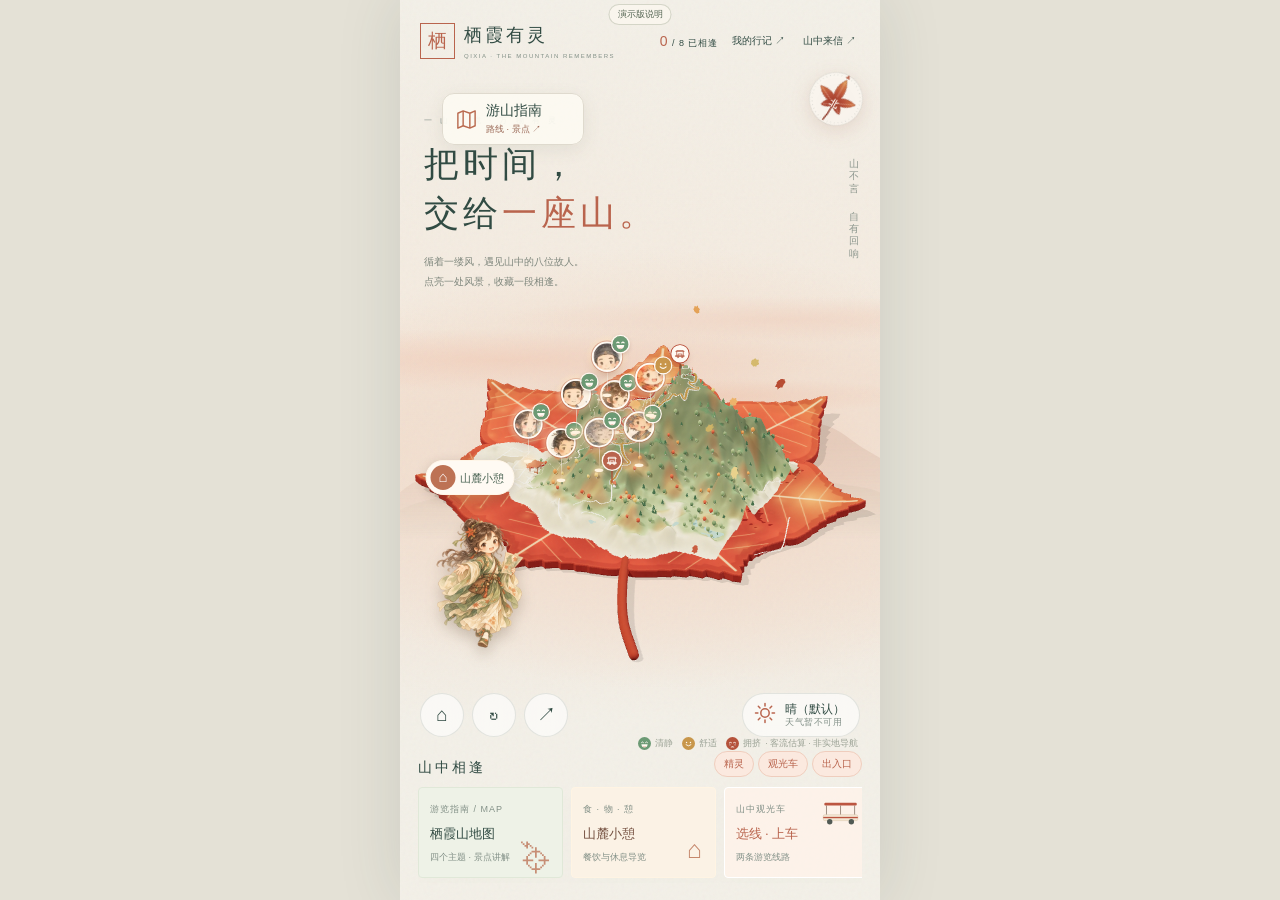
==== legacy-sandbox/index.html @ cc744e79 "Publish Qixia Spirit demo with PRD, screenshots and reversible 3D navigation" ====
<!doctype html>
<html lang="zh-CN"><head><script src="assets/demo-mode.js"></script><meta charset="utf-8"><meta name="viewport" content="width=device-width,initial-scale=1,viewport-fit=cover"><meta name="theme-color" content="#f3f0e8"><meta name="mobile-web-app-capable" content="yes"><meta name="apple-mobile-web-app-capable" content="yes"><meta name="apple-mobile-web-app-status-bar-style" content="default"><title>栖霞有灵 · 一山八境</title>
<style>
:root{--paper:#f3f0e8;--ink:#314b43;--muted:#829087;--red:#b9644d;--line:#42584b22;--serif:'Noto Serif SC','SimSun',serif}*{box-sizing:border-box}body{margin:0;background:var(--paper);color:var(--ink);font:14px 'Segoe UI','Microsoft YaHei',sans-serif;overflow:hidden}button,input,textarea{font:inherit}button{cursor:pointer;color:inherit}button:focus-visible,input:focus-visible,textarea:focus-visible{outline:2px solid var(--red);outline-offset:4px}button{border:0}#scene{position:absolute;inset:0}#scene canvas{display:block;touch-action:none}.grain{position:absolute;inset:0;pointer-events:none;opacity:.23;background-image:url("data:image/svg+xml,%3Csvg viewBox='0 0 160 160' xmlns='http://www.w3.org/2000/svg'%3E%3Cfilter id='n'%3E%3CfeTurbulence type='fractalNoise' baseFrequency='.85' numOctaves='3' stitchTiles='stitch'/%3E%3C/filter%3E%3Cpath fill='%23606050' opacity='.16' filter='url(%23n)' d='M0 0h160v160H0z'/%3E%3C/svg%3E")}.top{position:absolute;top:0;left:0;right:0;padding:30px 42px;display:flex;align-items:center;justify-content:space-between;z-index:5}.brand{display:flex;align-items:center;gap:14px}.seal{border:1px solid var(--red);color:var(--red);font:23px var(--serif);padding:4px 7px}.brand strong{font:22px var(--serif);letter-spacing:5px}.brand small{display:block;font-size:8px;letter-spacing:2.5px;margin-top:6px;color:var(--muted)}.top-actions{display:flex;gap:18px;align-items:center}.top-actions button{background:none;padding:10px 4px;font-size:12px;white-space:nowrap}.progress{font-size:11px;letter-spacing:1px;white-space:nowrap}.progress b{color:var(--red);font-size:17px;font-weight:400}.intro{position:absolute;left:44px;top:19%;pointer-events:none;transition:opacity .4s,transform .4s}.eyebrow{font-size:10px;letter-spacing:4px;color:var(--muted)}h1{font:500 clamp(38px,4vw,66px)/1.45 var(--serif);letter-spacing:5px;margin:18px 0}h1 em{font-style:normal;color:var(--red)}.intro p{font-size:12px;line-height:2;color:#7f877d}.vertical{position:absolute;right:35px;top:23%;writing-mode:vertical-rl;font:12px var(--serif);letter-spacing:6px;color:#8d978e}.compass{position:absolute;right:16px;top:calc(max(19px,env(safe-area-inset-top)) + 52px);width:56px;height:56px;z-index:3;pointer-events:none;filter:drop-shadow(0 5px 10px #8f3a2926)}.compass svg{display:block;width:100%;height:100%;overflow:visible;will-change:transform}.compass .dial{fill:#fbf8f1;fill-opacity:.88;stroke:#314b43;stroke-opacity:.16}.compass .ticks{fill:none;stroke:#314b43;stroke-opacity:.26;stroke-width:2.4;stroke-dasharray:.7 6.05}.compass .stem{fill:none;stroke:#8f3a29;stroke-width:2.6;stroke-linecap:round}.compass .leaf{stroke:#8f3a29;stroke-width:.8;stroke-linejoin:round}.compass .vein{stroke:#fff1e2;stroke-opacity:.5;stroke-width:1;stroke-linecap:round;fill:none}.compass text{fill:#fffaf2;font:600 16px var(--serif);text-anchor:middle}.sky{position:absolute;inset:0;pointer-events:none;background:radial-gradient(70% 3.5% at 22% 40%,#f1cdb9b3 0,transparent 100%),radial-gradient(60% 2.6% at 80% 35.5%,#f0d2c0a6 0,transparent 100%),radial-gradient(45% 2% at 64% 44%,#eec4ad80 0,transparent 100%),radial-gradient(120% 34% at 55% 52%,#f0d0bb 0,#f2e0d1 38%,transparent 72%),linear-gradient(180deg,#f3f0e8 0,#f4ebe0 34%,#f1dccb 50%,#f2e6da 64%,#f3f0e8 80%)}.sky svg{position:absolute;left:0;width:100%;top:36%;height:24%;-webkit-mask-image:linear-gradient(180deg,#000 55%,transparent);mask-image:linear-gradient(180deg,#000 55%,transparent)}.hud{position:absolute;left:42px;bottom:190px;display:flex;gap:8px;align-items:center}.hud button{background:#fff9;border:1px solid var(--line);width:40px;height:40px;border-radius:50%;font-size:19px;backdrop-filter:blur(10px)}.hint{font-size:10px;color:#8b9389;margin-left:8px}.dock{position:absolute;bottom:25px;left:42px;right:42px;z-index:4}.dock-title{display:flex;justify-content:space-between;align-items:end;margin-bottom:13px}.dock-title strong{font:16px var(--serif);letter-spacing:3px}.dock-title span{font-size:10px;color:var(--muted)}.destinations{display:grid;grid-template-columns:repeat(8,1fr);gap:9px}.destination{position:relative;overflow:hidden;display:flex;align-items:center;text-align:left;height:102px;padding:12px 8px 12px 13px;background:#fff8;border:1px solid #fff;border-radius:4px;box-shadow:0 8px 24px #52604b04;transition:transform .35s,background .35s,border-color .35s}.destination:hover{transform:translateY(-5px);background:#fff}.destination.active{border-color:#b9644d80;background:#fff}.destination img{position:absolute;height:100px;width:73px;object-fit:contain;right:-9px;bottom:-9px;opacity:.8;transition:transform .4s}.destination:hover img{transform:translateY(-4px) rotate(-3deg)}.destination .info{position:relative;z-index:1;align-self:flex-start}.destination small{font-size:9px;letter-spacing:1px;color:var(--muted)}.destination strong{display:block;font:14px var(--serif);margin:9px 0 4px}.destination .tag{font-size:9px;color:var(--muted)}.destination.visited:after{content:'✓';position:absolute;right:8px;top:6px;color:var(--red);font-size:11px}#labels{position:absolute;inset:0;pointer-events:none;z-index:1;isolation:isolate}.panel{position:absolute;z-index:7;right:30px;top:100px;width:370px;bottom:185px;min-height:330px;max-height:690px;background:#fcfaf5f5;border:1px solid #fff;border-radius:8px;box-shadow:0 25px 80px #314b431c;backdrop-filter:blur(24px);overflow:auto;transform:translateX(calc(100% + 45px));opacity:0;transition:transform .55s cubic-bezier(.22,1,.36,1),opacity .3s;pointer-events:none}.panel.open{transform:translateX(0);opacity:1;pointer-events:auto}.panel-head{padding:27px 27px 0}.panel-close{position:absolute;right:14px;top:12px;background:none;font-size:26px;color:var(--muted);width:38px;height:38px}.panel h2{font:29px var(--serif);letter-spacing:4px;margin:12px 0 7px}.panel .subtitle{font-size:11px;color:var(--muted)}.portrait{height:195px;position:relative;display:grid;place-items:center;margin-top:8px;overflow:hidden;background:radial-gradient(ellipse at 50% 80%,#e2e8dc 0,transparent 65%)}.portrait:after{content:'';width:160px;height:160px;border:1px solid #aaad8a33;border-radius:50%;position:absolute}.portrait img{position:relative;z-index:1;height:195px;width:175px;object-fit:contain;filter:drop-shadow(0 10px 12px #46554113);animation:arrive .7s cubic-bezier(.2,.8,.2,1)}.panel-body{padding:0 27px 25px}.quote{font:15px/1.9 var(--serif);margin:10px 0 16px}.tabs{display:flex;border-bottom:1px solid var(--line);gap:22px}.tabs button{background:none;padding:11px 0;font-size:11px;color:var(--muted);border-bottom:2px solid transparent}.tabs button.active{color:var(--ink);border-color:var(--red)}.story{font-size:12px;line-height:1.95;color:#7a847b;min-height:76px;padding-top:14px}.main-button{background:var(--ink);color:#fff;border-radius:3px;min-height:43px;padding:12px 18px;font-size:12px;transition:transform .2s,background .2s}.main-button:hover{background:#466557}.main-button:active{transform:scale(.97)}.next{display:flex;align-items:center;justify-content:space-between;width:100%;margin-top:17px}.panel-note{font-size:9px;color:#a3aa9e;margin:14px 0 0;line-height:1.6}.guide{position:absolute;left:44px;bottom:255px;width:230px;font:12px/1.8 var(--serif);color:#8a9287;transition:opacity .3s}.guide:before{content:'山灵来信';display:block;font-size:10px;letter-spacing:3px;color:var(--red);margin-bottom:8px}.selected .intro,.selected .guide{opacity:0;transform:translateY(-8px)}.toast{position:fixed;z-index:20;bottom:180px;left:50%;transform:translate(-50%,12px);opacity:0;padding:12px 20px;background:#314b43ec;color:#fff;border-radius:4px;font-size:12px;pointer-events:none;transition:.3s}.toast.show{opacity:1;transform:translate(-50%,0)}.modal{position:fixed;inset:0;z-index:15;background:#314b4344;backdrop-filter:blur(12px);display:grid;place-items:center;opacity:0;pointer-events:none;transition:opacity .3s}.modal.open{opacity:1;pointer-events:auto}.modal-card{position:relative;width:min(480px,calc(100% - 32px));max-height:85dvh;overflow:auto;background:#faf8f1;padding:34px;border-radius:8px;box-shadow:0 20px 90px #314b4333;transform:translateY(20px);transition:transform .4s}.modal.open .modal-card{transform:translateY(0)}.modal h2{font:25px var(--serif);margin:0 0 12px}.modal p{font-size:12px;line-height:1.9;color:var(--muted)}.modal label{display:block;font-size:12px;margin-top:18px}.modal input,.modal textarea{display:block;width:100%;padding:12px;margin:8px 0 18px;border:1px solid var(--line);background:#fff9;border-radius:3px;color:var(--ink)}.modal textarea{min-height:100px;resize:vertical}.entry{border-top:1px solid var(--line);padding:15px 0}.entry strong{font:16px var(--serif)}.entry small{float:right;color:var(--muted);font-size:10px}.entry p{white-space:pre-wrap}.loading{position:absolute;inset:0;background:var(--paper);display:grid;place-content:center;z-index:25;text-align:center;transition:opacity .7s}.loading.done{opacity:0;pointer-events:none}.loading h2{font:28px var(--serif);letter-spacing:8px}.loading p{font-size:11px;letter-spacing:3px;color:var(--muted)}.loading i{height:1px;background:var(--red);animation:breathe 1s infinite alternate}.model-note{position:absolute;right:44px;bottom:177px;font-size:8px;color:#9ba295;display:flex;align-items:center;gap:4px;white-space:nowrap}.face-icon{display:inline-block;width:13px;height:13px;vertical-align:-3px;flex:none}.model-note .face-icon{margin-left:5px} @keyframes arrive{from{opacity:0;transform:translateY(20px) scale(.94)}to{opacity:1;transform:none}}@keyframes breathe{to{opacity:.2;transform:scaleX(.4)}}
.top{padding:19px 20px}.brand{gap:9px}.brand strong{font-size:18px;letter-spacing:3px}.brand small{font-size:6px;letter-spacing:1.5px}.seal{font-size:19px}.top-actions{gap:10px}.top-actions button{font-size:10px}.progress{font-size:9px}.progress b{font-size:14px}.intro{left:24px;top:115px}.intro h1{font-size:35px;letter-spacing:4px;line-height:1.4;margin:14px 0}.intro p{font-size:10px}.eyebrow{font-size:8px;letter-spacing:3px}.vertical{font-size:10px;right:20px;top:150px;letter-spacing:5px}.guide{display:none}.dock{left:18px;right:18px;bottom:max(17px,env(safe-area-inset-bottom))}.dock-title{margin-bottom:10px}.dock-title strong{font-size:14px}.dock-title span{font-size:9px}.destinations{display:flex;overflow-x:auto;scroll-snap-type:x mandatory;gap:8px;padding-bottom:5px;scrollbar-width:none}.destination{flex:0 0 125px;height:91px;scroll-snap-align:start;padding:11px}.destination strong{font-size:13px}.destination img{height:90px;opacity:.85}.hud{left:20px;bottom:163px}.hud button{width:36px;height:36px}.model-note{bottom:150px;right:22px;font-size:8.5px}.panel{left:10px;right:10px;top:auto;bottom:0;width:auto;min-height:0;max-height:70dvh;border-radius:18px 18px 0 0;transform:translateY(105%);padding-bottom:env(safe-area-inset-bottom)}.panel.open{transform:translateY(0)}.panel:before{content:'';display:block;width:34px;height:4px;background:#c4c8bb;margin:10px auto 0;border-radius:5px}.panel-head{padding:8px 24px 0}.panel h2{font-size:25px;margin:7px 0}.portrait{height:140px;position:absolute;right:28px;top:44px;width:125px;pointer-events:none}.portrait img{height:139px;width:120px}.portrait:after{width:110px;height:110px}.panel-body{padding:10px 24px 24px}.quote{padding-right:115px;font-size:13px;min-height:70px;margin-top:8px}.tabs{gap:24px}.story{min-height:60px}.next{margin-top:12px}.toast{bottom:155px}.selected .dock{pointer-events:none;opacity:.35}.panel-note{font-size:8px}.modal-card{padding:27px}.loading h2{font-size:24px}
@media(prefers-reduced-motion:reduce){*,*:before,*:after{animation:none!important;transition:none!important}}
html,body{width:100%;height:100%;overflow:hidden}#labels{overflow:hidden}.loading.done{visibility:hidden;transition:opacity .7s,visibility 0s .7s}.clue-options{display:flex;gap:6px;flex-wrap:wrap;margin:10px 0}.clue-options button{border:1px solid var(--line);background:#fff9;border-radius:3px;padding:7px 10px;font-size:11px}.clue-options button.correct{border-color:#668a70;background:#e2ebdf}.clue-feedback{color:var(--red);font-size:11px}
/* 山中精灵：每个景点由对应的精灵守着，悬在落点上方轻轻浮动 */
.spirit{position:absolute;left:0;top:0;width:42px;height:62px;padding:0;background:none;pointer-events:auto;transform:translate(-50%,-100%);transform-origin:50% 100%;transition:opacity .35s}.spirit .thread{position:absolute;left:50%;top:32px;bottom:3px;width:1px;background:linear-gradient(#fff8ee,#fff8ee00)}.spirit .foot{position:absolute;left:50%;bottom:0;width:10px;height:4px;margin-left:-5px;border-radius:50%;background:#fff3df;box-shadow:0 0 7px 3px #ffd9a8b0}.spirit .float{position:absolute;left:4px;top:0;width:34px;height:34px;animation:drift 3.8s ease-in-out infinite;animation-delay:var(--d)}.spirit .float:before{content:'';position:absolute;inset:-8px;border-radius:50%;background:radial-gradient(circle,#ffe6c2 35%,#ffe6c200 70%);opacity:.75;animation:glow 3.8s ease-in-out infinite;animation-delay:var(--d)}.spirit .face{position:absolute;inset:0;border-radius:50%;background:#f6eee1 var(--img) no-repeat;background-size:66px auto;background-position:var(--pos);border:2px solid #fffaf3;box-shadow:0 0 0 1px #a8452f59,0 9px 16px -7px #6b2a1a8c;transition:transform .4s cubic-bezier(.2,.8,.2,1),box-shadow .4s}.spirit .mood{position:absolute;right:-7px;top:-6px;width:18px;height:18px;border-radius:50%;box-shadow:0 0 0 1.5px #fffaf3,0 2px 6px #5a2a1a47;transform:scale(0);transition:transform .45s cubic-bezier(.3,1.6,.5,1)}.spirit .mood svg,.face-icon svg{display:block;width:100%;height:100%}.spirit[data-crowd] .mood{transform:scale(1)}.spirit.visited .face{box-shadow:0 0 0 1.5px #d49a4c,0 9px 16px -7px #6b2a1a8c}.spirit:focus-visible{outline:none}.spirit:focus-visible .face{box-shadow:0 0 0 2px var(--red),0 9px 16px -7px #6b2a1a8c}.spirit.active .face{transform:scale(1.22);box-shadow:0 0 0 2px var(--red),0 12px 22px -8px #6b2a1aa6}.spirit.hidden,.spirit.clustered{opacity:0;pointer-events:none}.spirit.cluster:after{content:attr(data-n);position:absolute;z-index:2;left:-3px;top:22px;min-width:17px;height:17px;padding:0 4px;border-radius:9px;background:var(--ink);color:#fff;font:600 10px/17px sans-serif;text-align:center;box-shadow:0 0 0 1.5px #fffaf3}@media(hover:hover){.spirit:hover .face{transform:scale(1.12)}}
@keyframes drift{0%,100%{transform:translateY(0)}50%{transform:translateY(-5px)}}@keyframes glow{0%,100%{transform:scale(.92);opacity:.55}50%{transform:scale(1.08);opacity:.9}}
/* 移动端专用：应用容器、安全区、触控优化 */
html{-webkit-text-size-adjust:100%}body{background:#e4e1d6;overscroll-behavior:none;-webkit-tap-highlight-color:transparent;-webkit-user-select:none;user-select:none}input,textarea{-webkit-user-select:text;user-select:text}button{touch-action:manipulation}
#app{position:relative;width:100%;max-width:480px;height:100vh;height:100dvh;margin:0 auto;overflow:hidden;background:var(--paper);transform:translateZ(0)}
@media(min-width:481px){#app{box-shadow:0 0 60px #314b4322}}
.top{padding-top:max(19px,env(safe-area-inset-top))}
.top-actions button{min-height:44px}.hud button{width:44px;height:44px}.hud{right:20px}.hud .wx-pill{margin-left:auto;width:auto;display:flex;align-items:center;gap:8px;padding:0 14px 0 10px;border-radius:22px;font-size:12px;line-height:1.3;text-align:left;white-space:nowrap}.wx-pill svg{width:24px;height:24px;flex:none;color:var(--red)}.wx-pill small{display:block;font-size:8.5px;color:var(--muted);letter-spacing:.5px}.wx-pill.demo{border-color:#b9644d73;background:#fff4ecd9}
/* 天气：天空与远山随之变化（雨幕、阴云的灰调），3D 场景内另有雨丝、云团与湿润光泽 */
.sky:after{content:'';position:absolute;inset:0;background:linear-gradient(180deg,#dfe4e4 0,#e3e6e3 40%,#e6e7e2 62%,#ecebe5 82%,#f0eee8);opacity:0;transition:opacity 2.5s}.sky:before{content:'';position:absolute;inset:0;z-index:1;opacity:0;transition:opacity 2s;background:url("data:image/svg+xml,%3Csvg xmlns='http://www.w3.org/2000/svg' width='90' height='120'%3E%3Cg stroke='%238fa1a8' stroke-width='1' stroke-linecap='round'%3E%3Cpath d='M14 6l-2.6 15M55 38l-2.6 15M82 74l-2.6 15M31 90l-2.6 15M70 2l-2.2 12M6 60l-2.2 12'/%3E%3C/g%3E%3C/svg%3E");animation:rainfall .55s linear infinite}@keyframes rainfall{to{background-position:0 120px}}
#app[data-wx=partly] .sky:after{opacity:.3}#app[data-wx=overcast] .sky:after{opacity:.68}#app[data-wx=fog] .sky:after{opacity:.75}#app[data-wx=snow] .sky:after{opacity:.7}#app[data-wx=rain] .sky:after{opacity:.85}#app[data-wx=storm] .sky:after{opacity:.95}#app[data-wx=rain] .sky:before{opacity:.32}#app[data-wx=storm] .sky:before{opacity:.5}
.spirit .say{position:absolute;left:50%;bottom:calc(100% + 8px);transform:translateX(-50%) scale(.6);opacity:0;width:max-content;max-width:150px;padding:6px 9px;background:#fffaf3;border-radius:8px;box-shadow:0 6px 16px #5a2a1a26;font:11px/1.5 var(--serif);color:var(--ink);white-space:normal;pointer-events:none;transition:opacity .3s,transform .4s cubic-bezier(.3,1.5,.5,1)}.spirit .say:after{content:'';position:absolute;left:50%;bottom:-4px;width:8px;height:8px;margin-left:-4px;background:inherit;transform:rotate(45deg)}.spirit.greet .say{opacity:1;transform:translateX(-50%) scale(1)}.spirit.greet .face{transform:scale(1.25)}
/* 观光车站牌 */
.stop{position:absolute;left:0;top:0;width:34px;height:44px;padding:0;background:none;pointer-events:auto;transform:translate(-50%,-100%);transition:opacity .35s}.stop .disc{position:absolute;left:3px;top:0;width:28px;height:28px;border-radius:50%;background:#fffaf3;color:var(--red);display:grid;place-items:center;box-shadow:0 0 0 1.5px #b5452f,0 6px 12px -5px #6b2a1a8c}.stop .disc svg{width:18px;height:18px}.stop .thread{position:absolute;left:50%;top:28px;bottom:2px;width:1.5px;margin-left:-.75px;background:#b5452f99}.stop .mood{position:absolute;right:-5px;top:-5px;width:15px;height:15px;border-radius:50%;box-shadow:0 0 0 1.5px #fffaf3}.stop .mood svg{display:block;width:100%;height:100%}.stop.home .disc{background:var(--red);color:#fffaf3;box-shadow:0 0 0 2px #fffaf3,0 6px 12px -5px #6b2a1a8c}.stop.hidden{opacity:0;pointer-events:none}.stop.active .disc{transform:scale(1.2)}
.bus-card{background:#fff3eacc}.bus-card .bus-art{position:absolute;right:8px;top:8px;width:40px;height:32px;opacity:.9}.bus-card strong{font-size:13px}.bus-card strong{color:var(--red)}
/* 站点面板 */
.eta{display:flex;align-items:baseline;gap:6px;margin:14px 0 4px}.eta b{font:500 34px var(--serif);color:var(--red)}.eta span{font-size:12px;color:var(--muted)}.queue{display:flex;align-items:center;gap:7px;font-size:12px;color:#6f7a70}.queue .face-icon{width:18px;height:18px}.line-strip{list-style:none;display:flex;justify-content:space-between;margin:20px 0 6px;padding:0;position:relative}.line-strip:before{content:'';position:absolute;left:12px;right:12px;top:6px;height:2px;background:#e3d3c4}.line-strip li{position:relative;z-index:1;flex:1;text-align:center;font-size:10px;color:var(--muted);line-height:1.4}.line-strip li i{display:block;width:14px;height:14px;margin:0 auto 6px;border-radius:50%;background:#fffaf3;border:2px solid #d9c2ad}.line-strip li.here{color:var(--ink);font-weight:500}.line-strip li.here i{border-color:var(--red);background:var(--red)}.line-strip li.bus i{border-color:var(--red)}.line-strip li.bus:after{content:'';position:absolute;top:-14px;left:50%;width:14px;height:12px;margin-left:-7px;background:var(--red);-webkit-mask:url("data:image/svg+xml,%3Csvg xmlns='http://www.w3.org/2000/svg' viewBox='0 0 14 12'%3E%3Cpath d='M1 3h12v6H1zM2 1h10v2H2z'/%3E%3Ccircle cx='4' cy='10.5' r='1.5'/%3E%3Ccircle cx='10' cy='10.5' r='1.5'/%3E%3C/svg%3E") center/contain no-repeat;mask:url("data:image/svg+xml,%3Csvg xmlns='http://www.w3.org/2000/svg' viewBox='0 0 14 12'%3E%3Cpath d='M1 3h12v6H1zM2 1h10v2H2z'/%3E%3Ccircle cx='4' cy='10.5' r='1.5'/%3E%3Ccircle cx='10' cy='10.5' r='1.5'/%3E%3C/svg%3E") center/contain no-repeat}.near{display:flex;gap:10px;margin:14px 0 4px;flex-wrap:wrap}.near button{display:flex;align-items:center;gap:8px;padding:5px 12px 5px 5px;border-radius:24px;background:#fff;border:1px solid var(--line);font:12px var(--serif);min-height:44px}.near button i{width:32px;height:32px;border-radius:50%;background:#f6eee1 var(--img) no-repeat;background-size:62px auto;background-position:var(--pos);flex:none}.rain-tip{margin:10px 0 0;font-size:11px;color:#5d7f8c}
/* 乘车漫游 */
.ride-bar{position:absolute;z-index:8;left:16px;right:16px;bottom:max(20px,env(safe-area-inset-bottom));display:flex;align-items:center;gap:12px;padding:10px 10px 10px 16px;background:#fffaf3f2;border-radius:30px;box-shadow:0 14px 40px #6b2a1a33;transform:translateY(140%);opacity:0;transition:transform .5s cubic-bezier(.22,1,.36,1),opacity .3s}.riding .ride-bar{transform:none;opacity:1}.ride-bar .ride-ico{width:36px;height:36px;border-radius:50%;background:var(--red);color:#fff;display:grid;place-items:center;flex:none}.ride-bar .ride-ico svg{width:22px;height:22px}.ride-bar b{display:block;font:500 14px var(--serif)}.ride-bar small{font-size:10px;color:var(--muted)}.ride-bar span:nth-child(2){flex:1;min-width:0}.ride-bar button{background:var(--ink);color:#fff;border-radius:22px;min-height:44px;padding:0 18px;font-size:12px}.riding .intro,.riding .dock,.riding .hud,.riding .vertical,.riding .model-note,.riding .stop{opacity:0;pointer-events:none;transition:opacity .4s}
/* 拍照问精灵 */
.ask{display:flex;gap:8px;margin:2px 0 14px}.ask button{display:flex;align-items:center;gap:7px;min-height:44px;padding:0 16px;border-radius:22px;font-size:12px}.ask svg{width:18px;height:18px}.ask .ask-photo{background:var(--red);color:#fff;box-shadow:0 8px 18px -8px #b5452fb3}.ask .ask-listen{background:#fff;border:1px solid var(--line)}.chat{display:flex;flex-direction:column;gap:10px}.msg{display:flex;gap:8px;align-items:flex-end}.msg.me{justify-content:flex-end}.msg.me img{width:120px;height:90px;object-fit:cover;border-radius:12px 12px 3px 12px;box-shadow:0 6px 14px #3a1a1026}.msg .ava{width:30px;height:30px;border-radius:50%;flex:none;background:#f6eee1 var(--img) no-repeat;background-size:58px auto;background-position:var(--pos);box-shadow:0 0 0 1.5px #fffaf3,0 0 0 2.5px #b5452f55}.bubble{max-width:82%;padding:9px 12px;background:#fff;border-radius:12px 12px 12px 3px;box-shadow:0 4px 12px #3a1a1012;font:13px/1.75 var(--serif);color:var(--ink)}.bubble small{display:block;font:9px sans-serif;color:var(--muted);margin-top:3px}.typing i{display:inline-block;width:5px;height:5px;margin:0 2px;border-radius:50%;background:#c9a58c;animation:dot 1s infinite}.typing i:nth-child(2){animation-delay:.15s}.typing i:nth-child(3){animation-delay:.3s}@keyframes dot{50%{transform:translateY(-4px);opacity:.4}}.narr{margin-top:4px;padding:12px 14px;border-radius:10px;background:#fbf3ea;border:1px solid #efdccb}.narr .narr-top{display:flex;align-items:center;justify-content:space-between;font-size:10px;color:var(--red);letter-spacing:1px}.narr .narr-top button{background:none;font-size:11px;color:var(--muted);min-height:32px}.narr p{margin:6px 0 8px;font:12.5px/1.9 var(--serif);color:#5f6a62}.narr .bar{height:2px;background:#ead8c7;border-radius:2px;overflow:hidden}.narr .bar i{display:block;height:100%;width:0;background:var(--red);transition:width .25s linear}.portrait.speaking:after{border-color:#b5452f80;animation:speak 1.1s ease-out infinite}@keyframes speak{from{transform:scale(.9);opacity:1}to{transform:scale(1.15);opacity:0}}.entry-photo{display:block;width:100%;max-height:180px;object-fit:cover;border-radius:6px;margin-top:4px}
.peak-tag{position:absolute;transform:translate(-50%,-100%);font:10px var(--serif);letter-spacing:1px;color:#56665b;background:#fffaf3c7;padding:2px 7px;border-radius:9px;pointer-events:none;white-space:nowrap;transition:opacity .3s}.peak-tag.hidden{opacity:0}
.layers{display:flex;gap:4px;align-items:center}.layers button{min-height:26px;padding:0 9px;border-radius:13px;border:1px solid var(--line);background:transparent;font-size:10px;color:#a3aa9e;text-decoration:line-through;transition:background .2s,color .2s}.layers button[aria-pressed=true]{background:#fbe9df;border-color:#efcdbd;color:var(--red);text-decoration:none}
.no-spirit #labels .spirit,.no-bus #labels .bus-tag,.no-bus #labels .stop,.no-gate #labels .gate-tag,.no-gate #labels .lot-tag{display:none}#labels .occluded{opacity:0!important;pointer-events:none!important}
.crowd-line{display:flex;align-items:center;gap:7px;margin-top:9px;font-size:11px;color:#6f7a70;line-height:1.6}.crowd-line .face-icon{width:18px;height:18px}.crowd-line b{font-weight:500;color:var(--ink)}.crowd-line em{font-style:normal;color:var(--muted)}.panel-close{width:44px;height:44px}.tabs button{min-height:44px}.clue-options button{min-height:40px}
@media(hover:hover){.destination:hover{transform:none;background:#fff8}.destination:hover img{transform:none}}
.destination:active{background:#fff}
.scene-photo{margin:12px 0 16px}.scene-photo img{display:block;width:100%;height:170px;object-fit:cover;border-radius:6px;background:#e7e9dd}.scene-photo figcaption{font-size:10px;line-height:1.6;color:#829087;margin-top:6px}.scene-photo a{color:#9a5848}.story{white-space:pre-line;color:#53665d;font-size:13px;line-height:2}.guide-listen{margin-top:10px;background:#f5ebe1;color:#96533f;border-radius:20px;padding:8px 13px;min-height:38px}@media(max-width:700px){.scene-photo img{height:150px}}
.dialogue{margin:12px 0 18px;padding:15px;border:1px solid #e8dacf;background:#fffaf4;border-radius:12px}.dialogue-title{display:flex;justify-content:space-between;align-items:center;gap:8px}.dialogue-title strong{font:16px var(--serif);color:var(--ink)}.dialogue-title span,.dialogue-note,.dialogue-status{font-size:10px;line-height:1.5;color:#829087}.dialogue-messages{display:flex;flex-direction:column;gap:9px;max-height:230px;overflow:auto;margin:12px 0}.dialogue-message{max-width:90%;padding:9px 12px;border-radius:12px;background:#f0eee5;font:12px/1.7 sans-serif;white-space:pre-wrap}.dialogue-message.user{align-self:flex-end;background:#f6e3d9}.dialogue-message img{display:block;max-width:140px;max-height:100px;border-radius:6px;margin-bottom:6px}.dialogue-form{display:flex;gap:6px;margin-top:8px}.dialogue-form input{width:0;flex:1;border:1px solid #ded9cc;border-radius:18px;padding:9px 12px;background:white;min-height:40px}.dialogue-form button,.dialogue-actions button{border-radius:20px;background:#e7eee7;padding:8px 12px;font-size:11px;min-height:38px}.dialogue-form button{background:var(--ink);color:white}.dialogue-actions{display:flex;gap:6px;flex-wrap:wrap;margin-top:8px}.dialogue-note{margin:8px 0 0}.dialogue-status:empty{display:none}
.letter-overlay[hidden],.letter-card[hidden]{display:none}.letter-overlay{position:fixed;inset:0;z-index:50;background:#263b3288;display:grid;place-items:center;padding:18px;backdrop-filter:blur(7px)}.letter-window{position:relative;width:min(620px,100%);max-height:88dvh;overflow:auto;border-radius:16px;background:#fbf8f1;padding:28px;color:var(--ink);box-shadow:0 25px 80px #15271f44}.letter-window h2{font:27px var(--serif);margin:10px 0}.letter-window h3,.letter-encounter h3{font:17px var(--serif);margin:8px 0}.letter-close{position:absolute;right:16px;top:12px;background:transparent;font-size:28px;color:#7c8a80}.letter-kicker{font-size:10px;letter-spacing:2px;color:var(--red)}.letter-intro,.letter-empty,.letter-hint{font-size:12px;color:#77857c;line-height:1.7}.letter-nav{display:flex;gap:20px;border-bottom:1px solid var(--line);margin:18px 0}.letter-nav button{background:none;padding:10px 0;color:#829087}.letter-nav button.active{border-bottom:2px solid var(--red);color:var(--ink)}.letter-select{padding:8px;border:1px solid var(--line);background:white;border-radius:6px;color:var(--ink)}.word-cloud{display:flex;flex-wrap:wrap;gap:7px;align-items:baseline;margin:14px 0}.word{background:#f4e6da;color:#a05d48;border-radius:20px;padding:5px 10px}.letter-card{background:#fff;border:1px solid #ede8dc;border-radius:10px;padding:15px;margin:12px 0}.letter-meta,.letter-status{font-size:10px;color:#8c9a90}.letter-text{white-space:pre-wrap;font:14px/1.8 var(--serif);margin:9px 0;color:var(--ink)}.letter-image{display:block;max-width:100%;max-height:260px;border-radius:7px;object-fit:contain;margin:8px 0}.letter-link{background:none;color:var(--red);padding:8px 8px 8px 0;font-size:12px}.letter-form label{display:block;margin:15px 0;font-size:12px}.letter-form label span{color:#9ba69d}.letter-form input:not([type=radio]),.letter-form textarea{display:block;width:100%;border:1px solid #deded3;border-radius:7px;background:white;padding:10px;margin:7px 0;color:var(--ink)}.letter-form textarea{min-height:90px}.letter-form fieldset{border:1px solid #e5ded3;border-radius:8px;margin:15px 0}.letter-form .letter-radio{margin:8px 0}.letter-primary{background:var(--ink);color:white;padding:11px 18px;border-radius:6px;min-height:42px}.letter-result{color:var(--red);font-size:12px}.letter-encounter{padding:16px 0;margin-top:20px;border-top:1px solid var(--line)}.letter-invite{margin-top:12px;border-top:1px solid #eaded0;padding-top:10px;font:12px/1.7 var(--serif)}@media(max-width:700px){.letter-window{padding:22px}.top-actions{gap:5px}.top-actions button{font-size:9px}}
</style><link rel="stylesheet" href="assets/js/guide-agent.css"></head><body>
<div id="app">
<div class="sky" aria-hidden="true"><svg viewBox="0 0 400 100" preserveAspectRatio="none"><path d="M0 78 C30 64 52 70 78 58 C104 46 124 60 150 52 C176 44 196 30 222 40 C246 49 262 38 290 44 C320 50 344 40 372 52 C386 58 394 60 400 62 V100 H0Z" fill="#dcbcaa" fill-opacity=".5"/><path d="M0 86 C40 76 62 82 96 72 C130 62 150 74 182 68 C214 62 232 54 262 62 C292 70 316 62 344 70 C366 76 384 74 400 78 V100 H0Z" fill="#c9b5a0" fill-opacity=".42"/><path d="M0 94 C80 88 150 92 220 89 C290 86 340 90 400 88 V100 H0Z" fill="#b8bba5" fill-opacity=".25"/></svg></div><div id="scene" role="img" aria-label="可点击探索的栖霞山秋色沙盘"></div><div class="grain"></div>
<header class="top"><div class="brand"><span class="seal">栖</span><div><strong>栖霞有灵</strong><small>QIXIA · THE MOUNTAIN REMEMBERS</small></div></div><div class="top-actions"><div class="progress"><b id="count">0</b> / 8 已相逢</div><button id="journal-button">我的行记 ↗</button></div></header>
<section class="intro"><div class="eyebrow">一 山 八 境 · 万 物 有 灵</div><h1>把时间，<br>交给<em>一座山。</em></h1><p>循着一缕风，遇见山中的八位故人。<br>点亮一处风景，收藏一段相逢。</p></section><div class="vertical">山 不 言 · 自 有 回 响</div><div class="guide">不必急着抵达山顶。<br>从湖畔出发，看看谁在等你。</div>
<div id="labels"></div><div class="hud"><button id="reset" aria-label="回到全景">⌂</button><button id="rotate" aria-label="开启环山漫游" aria-pressed="false">↻</button><button id="route" aria-label="跟随山灵游览">↗</button><button class="wx-pill" id="wx-pill" aria-live="polite"><span id="wx-icon"></span><span><span id="wx-text">读取天气…</span><small id="wx-sub">栖霞山实时</small></span></button></div><div class="compass" role="img" aria-label="枫叶指北针：叶尖始终指向沙盘北方"><svg id="compass-dial" viewBox="0 0 100 100" aria-hidden="true"><defs><radialGradient id="leaf-fill" cx="50" cy="60" r="46" gradientUnits="userSpaceOnUse"><stop offset="0" stop-color="#9a3727"/><stop offset=".42" stop-color="#b9513a"/><stop offset=".78" stop-color="#cf7444"/><stop offset="1" stop-color="#dd9b55"/></radialGradient></defs><circle class="dial" cx="50" cy="50" r="47.5"/><circle class="ticks" cx="50" cy="50" r="43"/><path d="M50 1.5 L54 8.5 L46 8.5Z" fill="#b9644d"/><path class="stem" d="M50 66 Q50.6 81 47.6 93"/><path class="leaf" fill="url(#leaf-fill)" d="M50.0 66.5 L49.4 66.5 L48.9 66.4 L48.3 66.4 L47.8 66.3 L47.2 66.2 L46.6 66.2 L46.1 66.5 L45.6 66.8 L45.2 67.2 L44.7 67.7 L44.3 68.1 L43.9 68.5 L43.3 69.0 L43.7 68.0 L43.1 68.5 L42.4 69.0 L42.0 69.3 L41.5 69.6 L41.1 70.0 L41.3 69.2 L40.8 69.5 L40.3 69.8 L39.8 70.1 L39.3 70.4 L38.7 70.7 L38.2 71.0 L38.4 70.3 L37.8 70.6 L37.3 70.9 L36.7 71.1 L35.9 71.3 L35.2 71.4 L34.5 71.3 L33.7 71.4 L32.9 71.5 L32.4 71.6 L31.8 71.6 L31.5 71.0 L31.6 70.4 L31.7 69.9 L32.0 69.1 L32.0 68.5 L32.4 67.6 L32.5 67.0 L32.5 66.3 L32.5 65.6 L33.7 64.2 L33.8 63.6 L33.9 63.0 L34.0 62.4 L35.2 61.6 L35.3 60.9 L35.4 60.3 L36.7 59.4 L36.9 58.9 L37.2 58.4 L37.8 58.0 L37.2 57.9 L36.5 57.8 L36.0 57.7 L35.3 57.6 L34.6 57.5 L33.9 57.4 L33.1 57.3 L33.7 56.9 L33.0 56.8 L32.2 56.6 L31.5 56.4 L30.8 56.2 L30.0 56.0 L29.2 55.7 L29.8 55.4 L29.0 55.1 L28.2 54.8 L27.4 54.5 L26.6 54.2 L25.8 53.8 L25.0 53.4 L25.5 53.1 L24.7 52.7 L23.9 52.3 L23.0 51.8 L22.2 51.3 L21.4 50.8 L20.6 50.2 L20.0 49.7 L20.7 49.6 L19.9 49.0 L19.2 48.5 L18.6 47.9 L18.0 47.3 L17.5 46.7 L16.9 46.0 L16.3 45.3 L15.7 44.6 L15.1 43.9 L14.5 43.2 L14.3 42.6 L15.3 42.4 L16.2 42.2 L17.1 42.0 L18.0 41.8 L18.9 41.7 L19.8 41.5 L20.5 41.4 L21.2 41.2 L21.9 41.0 L23.3 41.3 L24.0 41.2 L24.6 41.0 L25.3 40.9 L25.9 40.9 L26.5 40.8 L27.2 40.7 L27.8 40.7 L29.2 41.4 L29.8 41.4 L30.3 41.3 L30.9 41.3 L31.5 41.3 L32.3 41.3 L34.1 42.2 L34.8 42.2 L35.5 42.3 L36.2 42.4 L36.8 42.4 L38.2 43.4 L38.7 43.5 L39.3 43.7 L40.0 43.9 L40.7 44.2 L41.2 44.5 L41.7 44.9 L42.3 45.1 L42.9 45.4 L42.9 44.8 L42.8 44.2 L42.7 43.4 L42.5 42.8 L42.4 42.2 L42.2 41.5 L42.0 40.7 L42.2 40.0 L42.0 39.2 L41.9 38.4 L41.8 37.6 L41.7 36.7 L41.6 35.9 L42.0 35.3 L42.0 34.3 L42.0 33.4 L42.0 32.5 L42.0 31.5 L42.0 30.5 L42.1 29.5 L42.5 30.2 L42.6 29.2 L42.7 28.2 L42.9 27.2 L43.0 26.1 L43.2 25.1 L43.4 24.0 L43.5 23.4 L43.9 24.2 L44.0 23.6 L44.1 23.1 L44.3 22.5 L44.6 21.5 L44.9 20.5 L45.3 19.6 L45.7 18.7 L46.1 17.9 L46.6 17.2 L47.0 16.3 L47.5 15.3 L48.0 14.4 L48.5 13.4 L48.8 12.9 L49.1 12.4 L49.4 12.0 L49.7 11.5 L50.0 11.0 L50.3 11.5 L50.6 12.0 L50.9 12.4 L51.2 12.9 L51.5 13.4 L51.7 13.9 L52.2 14.8 L52.7 15.8 L53.2 16.7 L53.7 17.5 L53.9 18.2 L54.3 19.0 L54.7 19.8 L55.1 20.6 L55.5 21.3 L55.8 21.9 L56.2 22.6 L56.2 24.6 L56.5 25.4 L56.8 26.1 L57.0 26.8 L57.3 27.5 L57.5 28.1 L57.7 28.8 L57.5 30.7 L57.7 31.4 L57.8 32.0 L58.0 32.6 L58.1 33.2 L58.2 33.8 L58.3 34.4 L58.4 35.0 L57.9 36.5 L58.0 37.3 L58.1 38.0 L58.2 38.8 L58.2 39.5 L57.7 41.1 L57.6 41.8 L57.5 42.6 L57.4 43.4 L57.2 43.9 L57.1 44.6 L57.1 45.2 L57.7 45.1 L58.3 44.8 L58.8 44.6 L59.6 44.2 L60.1 43.9 L60.7 43.6 L61.4 43.2 L62.1 42.8 L62.7 42.5 L62.1 43.3 L62.8 43.0 L63.5 42.7 L64.2 42.4 L64.9 42.1 L65.7 41.8 L66.5 41.6 L66.3 42.1 L67.1 41.9 L67.9 41.6 L68.7 41.4 L69.6 41.2 L70.4 41.0 L71.3 40.8 L71.1 41.4 L72.1 41.2 L73.0 41.1 L73.9 41.0 L74.9 40.9 L75.9 40.8 L76.7 40.8 L77.5 40.9 L78.1 41.3 L79.0 41.4 L79.8 41.5 L80.7 41.6 L81.5 41.8 L82.4 41.9 L83.3 42.1 L84.3 42.3 L85.2 42.5 L85.8 42.8 L85.2 43.6 L84.6 44.3 L84.0 45.0 L83.4 45.7 L82.8 46.3 L82.2 47.0 L81.6 47.6 L81.2 48.1 L80.7 48.7 L80.4 49.2 L79.0 49.9 L78.5 50.4 L78.0 50.9 L77.6 51.3 L77.1 51.8 L76.7 52.2 L76.2 52.6 L75.8 53.0 L74.2 53.3 L73.8 53.7 L73.3 54.0 L72.9 54.4 L72.3 54.8 L71.6 55.3 L69.9 55.6 L69.3 55.9 L68.7 56.3 L68.2 56.7 L67.6 57.0 L66.0 57.0 L65.5 57.3 L64.9 57.5 L64.2 57.7 L63.4 57.9 L62.9 57.9 L62.2 58.0 L62.7 58.5 L63.3 58.9 L63.8 59.3 L64.3 59.6 L63.4 59.6 L64.0 60.1 L64.5 60.6 L65.1 61.2 L65.5 61.6 L65.9 62.1 L64.9 61.7 L65.2 62.2 L65.6 62.6 L66.0 63.1 L66.3 63.5 L66.7 64.0 L67.1 64.5 L66.3 64.4 L66.6 64.9 L67.0 65.5 L67.3 66.0 L67.6 66.5 L67.9 67.2 L68.0 67.9 L67.9 68.6 L68.1 69.4 L68.3 70.2 L68.4 70.7 L68.6 71.3 L67.9 71.6 L67.4 71.5 L66.8 71.5 L66.0 71.3 L65.4 71.4 L64.7 71.1 L64.1 71.1 L63.4 71.2 L62.7 71.3 L61.4 70.3 L60.8 70.3 L60.1 70.2 L59.5 70.2 L58.5 69.1 L57.9 69.1 L57.2 69.0 L56.2 67.9 L55.6 67.8 L55.1 67.6 L54.5 67.1 L54.1 66.6 L53.6 66.3 L53.0 66.1 L52.5 66.2 L51.9 66.3 L51.4 66.4 L50.8 66.5 L50.2 66.5Z"/><path class="vein" d="M50.0 46.0 L50.0 17.0 M58.1 55.2 L80.9 44.4 M41.9 55.2 L19.1 44.4 M54.2 61.7 L66.0 69.3 M45.8 61.7 L34.0 69.3"/><text x="50" y="63.5">北</text></svg></div><div class="model-note" id="crowd-legend">艺术化探索沙盘 · 非实地导航地图</div>
<section class="dock"><div class="dock-title"><strong>山中相逢</strong><span class="layers" role="group" aria-label="地图图层"><button data-l="spirit" aria-pressed="true">精灵</button><button data-l="bus" aria-pressed="true">观光车</button><button data-l="gate" aria-pressed="true">出入口</button></span></div><nav class="destinations" aria-label="八个景点" id="destinations"></nav></section>
<aside class="panel" id="panel" aria-label="景点故事" inert><button class="panel-close" id="close-panel" aria-label="返回山中">×</button><div id="detail"></div></aside>
<div class="modal" id="memory-modal" role="dialog" aria-modal="true" aria-label="留一只精灵" inert><div class="modal-card"><button class="panel-close" data-close="memory-modal" aria-label="关闭">×</button><div class="eyebrow">留 下 此 刻 的 一 点 光</div><h2 style="margin-top:14px">让山记住你。</h2><p id="memory-location"></p><form id="memory-form"><label for="name">给这只精灵起个名字</label><input id="name" maxlength="12" placeholder="例如：慢慢" required><label for="note">写下你想留下的一句话</label><textarea id="note" maxlength="240" placeholder="今天，是什么让你停了下来？" required></textarea><button class="main-button" type="submit">把微光留在山中 ↗</button></form></div></div>
<div class="modal" id="journal-modal" role="dialog" aria-modal="true" aria-label="我的行记" inert><div class="modal-card"><button class="panel-close" data-close="journal-modal" aria-label="关闭">×</button><div class="eyebrow">每 一 次 停 留 都 算 数</div><h2 style="margin-top:14px">我的山中行记</h2><div id="journal"></div></div></div><div class="toast" id="toast" role="status"></div><input type="file" id="photo-input" accept="image/*" capture="environment" hidden><div class="ride-bar" id="ride-bar" inert><span class="ride-ico"><svg viewBox="0 0 24 24" fill="none" stroke="currentColor" stroke-width="1.6" stroke-linecap="round" stroke-linejoin="round" aria-hidden="true"><path d="M3.5 7h17M5 7v9M19 7v9M3 16h18v1.8H3zM8 16v-3.5h8V16"/><path d="M4 7l1-2h14l1 2"/><circle cx="7.5" cy="19" r="1.4"/><circle cx="16.5" cy="19" r="1.4"/></svg></span><span><b id="ride-next">乘车中</b><small id="ride-sub">示意线路 · 跟随观光车环山</small></span><button id="ride-exit">下车</button></div><div class="loading" id="loading"><h2>山中，等你。</h2><p id="loading-text">正在展开一座山</p><i></i></div>
</div>
<script src="assets/vendor/three.min.js"></script><script src="assets/vendor/OrbitControls.js"></script><script src="assets/qixia-data.js"></script><script src="assets/transit-config.js"></script><script src="assets/voices/scripts.js"></script><script src="assets/js/guides.js"></script>
<script>
(()=>{'use strict';
const places=[
 {id:'lake',name:'明镜湖',person:'山灵 · 湖畔的陪伴者',role:'湖水 · 倒影 · 慢下来',color:0x8cb3aa,pos:[-3.1,.22,1.9],intro:'先不用赶路。看看湖面，亭桥和树影都在水里。',story:'资料把明镜湖的观察线索归纳为湖面、亭桥、倒影与题名。先从眼前看得见的东西开始：水面映着什么？',task:'在湖面上找一个最想记住的细节。',character:'角色素材/08_镜湖水灵.png'},
 {id:'stele',name:'明征君碑',person:'明僧绍 · 舍宅为寺的来客',role:'石碑 · 山林 · 一段选择',color:0xa6ad9b,pos:[-.8,.95,.15],intro:'一块碑，记住一个人怎样把自己的路交给了山。',story:'明僧绍与栖霞的故事，常从舍宅为寺说起。碑不是答案，它只是把问题留给后来的人。',task:'看看碑面和周围山林，找出一处时间留下的痕迹。',character:'角色素材/02_明僧绍.png'},
 {id:'palace',name:'行宫遗址',person:'乾隆数字讲述者 · 山中行旅',role:'遗址 · 行迹 · 被留下的名字',color:0xb49a77,pos:[1.45,1.72,-.75],intro:'这里曾经有人停留，也曾有人把所见写进了行记。',story:'行宫遗址只保留了部分地面线索。我们把史实、传说和数字演绎分开，让你先看见遗址，再决定相信哪一层。',task:'在遗址体块之间寻找一条经得起观察的线索。',character:'角色素材/03_乾隆数字讲述者.png'},
 {id:'tea',name:'茶文化点',person:'陆羽数字讲述者 · 山中茶事',role:'茶香 · 水声 · 一盏停留',color:0x9cad82,pos:[3.0,1.08,-1.65],intro:'茶要慢一点，山也一样。',story:'陆羽与茶文化的关联是一段数字演绎。我们从水、火、茶叶和人的停留开始讲起。',task:'从茶桌上找出一个让你想继续坐下来的细节。',character:'角色素材/04_陆羽数字讲述者.png'},
 {id:'cave',name:'千佛岩石窟',person:'石窟守护灵 · 岩壁的回声',role:'石窟 · 光影 · 千年的凝望',color:0x918c83,pos:[-2.25,1.12,-1.65],intro:'石壁不会说话，但光会把留下的痕迹照亮。',story:'石窟守护灵带你观察岩壁、龛像与岁月留下的纹理。',task:'找一处岩壁上的光影变化。',character:'角色素材/06_石窟守护灵.png'},
 {id:'stone',name:'青锋剑石',person:'山石地质灵 · 岩层的记忆',role:'地质 · 纹理 · 山的时间',color:0x9b927f,pos:[-3.55,1.02,-.55],intro:'一块石头，也有自己的时间。',story:'山石地质灵把条纹、断面和风化讲给你听，传说与地质解释各自保留。',task:'沿着石面找一条自然形成的纹理。',character:'角色素材/07_山石地质灵.png'},
 {id:'maple',name:'红叶谷',person:'枫叶精灵 · 秋日的来信',role:'枫叶 · 风 · 一封山中来信',color:0xb47a61,pos:[2.15,.78,1.95],intro:'每一片叶子，都知道风从哪里来。',story:'枫叶精灵邀请你观察颜色、风向和同行人的脚步。',task:'挑一片你愿意带回记忆里的颜色。',character:'角色素材/05_枫叶精灵.png'},
 {id:'spring',name:'栖霞泉',person:'镜湖水灵 · 山泉的消息',role:'泉水 · 回声 · 清凉一刻',color:0x77a9a5,pos:[1.05,.52,2.55],intro:'听见水声，就知道山还在呼吸。',story:'镜湖水灵把泉水、石缝和回声变成一场短短的观察。',task:'闭上眼，判断水声从哪一侧传来。',character:'角色素材/08_镜湖水灵.png'}
];
places[0].person='镜湖水灵 · 湖畔的陪伴者';places[7].person='山灵 · 山泉的引路人';places[7].character='角色素材/01_山灵.png';places[7].story='山灵在泉边等你。沿着一线水声，看看泉水如何穿过石缝，汇进湖泊。这是一处为探索体验设置的山泉意境。';
/* 精灵头像在立绘中的取景位置（background-position） */
['46% 14%','50% 10%','46% 14%','35% 10%','46% 15%','37% 20%','59% 34%','72% 14%'].forEach((f,i)=>places[i].face=f);
const $=s=>document.querySelector(s),reduced=matchMedia('(prefers-reduced-motion: reduce)').matches;
const stories=[
'风停下来的时候，明镜湖把亭桥、树影和天空一起收进水中。镜湖水灵守着的，是那些差一点被匆忙错过的片刻。沿着湖岸看看：同一座山，在水里会不会换一种模样？',
'明僧绍的故事，常从舍宅为寺说起。一个人的选择，让一处居所与山林结下更长的缘分。如今站在碑前，文字、苔痕和石阶都在提醒来客：有些留下，不是为了占有，而是为了让更多人抵达。',
'热闹的行旅远去了，山林慢慢收回脚步声。乾隆数字讲述者邀请你从石础和遗存出发，想象一场山中停留。眼前可见的是遗址，故事里展开的是演绎；真正属于你的，是此刻看山的角度。',
'山水、茶叶和一段不被催促的时间，凑成一盏山中茶。陆羽数字讲述者以茶文化为线索，陪你从闻香到观水。此处茶席为体验意境，何妨先放下赶路的心，听一听水沸之前的安静。',
'一束光掠过岩壁，石龛的轮廓便从阴影里浮出来。石窟守护灵守护的，不只是一张张面容，还有一代代人留在石头上的心意。保持距离，轻声凝望，让眼睛替双手完成这次相逢。',
'山石地质灵说，山的时间藏在层理、断面与风化里。青锋剑石的名字让人想到传说，而岩石本身还保留着另一种语言。先找到一条自然纹理，再试着想象：它在你到来之前，经历过多少场雨？',
'秋天不会一次来到山中。它先染红一片叶，再借一阵风，把消息送过整条山谷。枫叶精灵不请你摘走秋色，只请你挑一片最喜欢的颜色，带着它的记忆继续往前走。',
'泉水从石缝里出现，先绕过一片叶，再悄悄汇入山路旁的清凉。山灵在这处山泉意境等你：一路遇见了那么多故事，现在可以留一句自己的了。山不会回答，但它会记住你停下的这一刻。'];places.forEach((p,i)=>p.story=window.QIXIA_GUIDES?.[p.id]?.text||stories[i]);
let saved={};try{saved=JSON.parse(localStorage.getItem('qixia-explore-v2')||'{}')||{}}catch(e){}const state={visited:new Set(Array.isArray(saved.visited)?saved.visited.filter(id=>places.some(p=>p.id===id)):[]),memories:Array.isArray(saved.memories)?saved.memories:[],selected:null,tab:'story'};
function persist(){try{localStorage.setItem('qixia-explore-v2',JSON.stringify({visited:[...state.visited],memories:state.memories}))}catch(e){toast('浏览器暂时不能保存，当前探索仍可继续。')}}function toast(t){$('#toast').textContent=t;$('#toast').classList.add('show');clearTimeout(toast.timer);toast.timer=setTimeout(()=>$('#toast').classList.remove('show'),2600)}
let lastFocus;function modal(id,open){const el=$('#'+id);if(open)lastFocus=document.activeElement;el.classList.toggle('open',open);el.inert=!open;if(open)el.querySelector('input,button').focus();else lastFocus?.focus()}document.querySelectorAll('[data-close]').forEach(b=>b.onclick=()=>modal(b.dataset.close,false));document.querySelectorAll('.modal').forEach(m=>m.onclick=e=>{if(e.target===m)modal(m.id,false)});
function counts(){$('#count').textContent=state.visited.size;document.querySelectorAll('.destination,.spirit').forEach(b=>b.classList.toggle('visited',state.visited.has(b.dataset.id)))}
const tags=['听水','访古','寻迹','问茶','观像','读石','拾秋','寻泉'];places.forEach((p,i)=>{const b=document.createElement('button');b.className='destination';b.dataset.id=p.id;b.innerHTML=`<div class="info"><small>0${i+1} / ${tags[i]}</small><strong>${p.name}</strong><span class="tag">${p.person.split(' · ')[0]}</span></div><img src="${p.character}" alt="" loading="eager">`;b.onclick=()=>select(p.id);$('#destinations').appendChild(b)});counts();
if(!window.THREE){$('#loading-text').textContent='本地 3D 组件缺失，请确认 assets 文件夹完整。';return}const T=THREE;
const scene=new T.Scene();scene.fog=new T.Fog(0xf3f0e8,27,65);const renderer=new T.WebGLRenderer({antialias:true,alpha:true});renderer.setPixelRatio(Math.min(devicePixelRatio,1.75));
const app=$('#app'),appW=app.offsetWidth,appH=app.offsetHeight;renderer.setSize(appW,appH);renderer.outputEncoding=T.sRGBEncoding;renderer.toneMapping=T.ACESFilmicToneMapping;renderer.toneMappingExposure=1.15;renderer.shadowMap.enabled=true;renderer.shadowMap.type=T.PCFSoftShadowMap;$('#scene').appendChild(renderer.domElement);
const camera=new T.PerspectiveCamera(34,appW/appH,.1,120),controls=new T.OrbitControls(camera,renderer.domElement);controls.enableDamping=true;controls.dampingFactor=.065;controls.enablePan=false;controls.minDistance=2.5;controls.maxDistance=29;controls.minPolarAngle=.35;controls.maxPolarAngle=1.3;controls.autoRotateSpeed=.4;controls.target.set(0,1,0);
/* 全景机位：让红叶完整落在标题与按钮之间的空白带内，适配不同屏高 */
const HOME_DIR=new T.Vector3(27.6,34,47.8).normalize();function homeView(){const H=app.offsetHeight,W=app.offsetWidth,u=H/932,top=$('.intro p').getBoundingClientRect().bottom-app.getBoundingClientRect().top+8,bottom=$('.hud').offsetTop-8,bh=Math.max(160,bottom-top),k=Math.max(.85,380*1.05*u/(.98*W),330*1.05*u/bh),D=75.6*k,ppu=H/(2*D*Math.tan(17*Math.PI/180)),dy=(top+bottom)/2-(H/2+29*u/k),t=new T.Vector3(0,1+dy/(ppu*.8),0);return {p:t.clone().addScaledVector(HOME_DIR,D),t}}{const v=homeView();camera.position.copy(v.p);controls.target.copy(v.t)}controls.maxDistance=80;
const hemi=new T.HemisphereLight(0xfffaf0,0x8b9f95,1.1);scene.add(hemi);const sun=new T.DirectionalLight(0xfff2d7,2.1);sun.position.set(-8,16,8);sun.castShadow=true;sun.shadow.mapSize.set(2048,2048);Object.assign(sun.shadow.camera,{left:-15,right:15,top:15,bottom:-15,far:60});sun.shadow.bias=-.0004;sun.shadow.normalBias=.035;sun.shadow.radius=4;scene.add(sun);const fill=new T.DirectionalLight(0xdce8e4,.75);fill.position.set(9,6,-4);scene.add(fill);
const world=new T.Group();scene.add(world);const ivory=new T.MeshStandardMaterial({color:0xe6e0d2,roughness:1}),chalk=new T.MeshStandardMaterial({color:0xf5f0e5,roughness:1}),wood=new T.MeshStandardMaterial({color:0xb2a791,roughness:1});
/* 栖霞山秋色：松青、枫红、银杏黄，整体降饱和以贴合宣纸底色 */
const lin=h=>new T.Color(h).convertSRGBToLinear(),PAL={foot:lin(0xcdbd8c),low:lin(0x93a674),pine:lin(0x557553),deep:lin(0x3e5b45),peak:lin(0x71876a),red:lin(0xb04e37),orange:lin(0xc9783f),gold:lin(0xd5aa58),rock:lin(0x8f876c)};
const terrainMat=new T.MeshStandardMaterial({vertexColors:true,roughness:.95}),roofMat=new T.MeshStandardMaterial({color:lin(0x585e5a),roughness:.9}),wallMat=new T.MeshStandardMaterial({color:lin(0xcfa65e),roughness:1}),pillarMat=new T.MeshStandardMaterial({color:lin(0xa24f3b),roughness:1}),stoneMat=new T.MeshStandardMaterial({color:lin(0xd8d2c3),roughness:1});
const sstep=(a,b,v)=>{const t=Math.min(1,Math.max(0,(v-a)/(b-a)));return t*t*(3-2*t)};
/* ===== 真实地形：AWS 高程 + OpenStreetMap 山界与路网（tools/build_qixia_data.py → assets/qixia-data.js）=====
   米 → 场景单位：1 单位 = 240 米，高度夸张 4 倍以便阅读；区域以山体为中心，四周平滑落到红叶上 */
const QD=window.QIXIA_DATA,QT=window.QIXIA_TRANSIT||{},U=240,VEX=5,HB=6,CEN=[340,-180],LEAF_S=1.18;
const m2w=(x,z)=>[(x-CEN[0])/U,(z-CEN[1])/U],w2m=(x,z)=>[x*U+CEN[0],z*U+CEN[1]],llm=(lat,lon)=>[(lon-QD.origin[1])*QD.k[0],-(lat-QD.origin[0])*QD.k[1]],ll2w=(lat,lon)=>m2w(...llm(lat,lon));
const GR=QD.grid,GN=GR.nx*GR.nz,GH=(()=>{const s=atob(GR.h),a=new Float32Array(GN);for(let i=0;i<GN;i++)a[i]=((s.charCodeAt(2*i)|s.charCodeAt(2*i+1)<<8)<<16>>16)/4;const b=a.slice();for(let j=1;j<GR.nz-1;j++)for(let i=1;i<GR.nx-1;i++){let t=0;for(let dj=-1;dj<=1;dj++)for(let di=-1;di<=1;di++)t+=a[(j+dj)*GR.nx+i+di]*(di||dj?1:4);b[j*GR.nx+i]=t/12}return b})();
const GA=new Float32Array(GN),GY=new Float32Array(GN),GF=new Uint8Array(GN),FOREST=QD.forest[0]||[];
function inPoly(x,z,P){let c=false;for(let i=0,j=P.length-1;i<P.length;j=i++){const [xi,zi]=P[i],[xj,zj]=P[j];if((zi>z)!==(zj>z)&&x<(xj-xi)*(z-zi)/(zj-zi)+xi)c=!c}return c}
function segDist(x,z,a,b){const dx=b[0]-a[0],dz=b[1]-a[1],t=Math.max(0,Math.min(1,((x-a[0])*dx+(z-a[1])*dz)/(dx*dx+dz*dz||1)));return Math.hypot(x-a[0]-dx*t,z-a[1]-dz*t)}
function polyDist(x,z,P){let d=1e9;for(let i=0;i<P.length-1;i++)d=Math.min(d,segDist(x,z,P[i],P[i+1]));return d}
function gridAt(arr,mx,mz){const fx=Math.max(0,Math.min(GR.nx-1.001,(mx-GR.x0)/GR.step)),fz=Math.max(0,Math.min(GR.nz-1.001,(mz-GR.z0)/GR.step)),i=fx|0,j=fz|0,ax=fx-i,az=fz-j,k=j*GR.nx+i;return (arr[k]*(1-ax)+arr[k+1]*ax)*(1-az)+(arr[k+GR.nx]*(1-ax)+arr[k+GR.nx+1]*ax)*az}
/* 秋色分布：红叶谷与南坡山腰枫色最浓，山顶与北坡多松 */
function autumnAt(mx,mz,e){const n=Math.sin(mx/95+mz/170+.5)*Math.sin(mz/80-mx/260)+.45*Math.sin(mx/52-1.2)*Math.cos(mz/61+.4),[rx,rz]=llm(32.159309,118.958954),valley=1.5*Math.exp(-((mx-rx)**2+(mz-rz)**2)/(2*260*260))+.35*sstep(-200,300,mz);return sstep(.2,1,n*.8+valley)*sstep(8,40,e)*(1-sstep(170,250,e))}
let terrain,goal=null;const hooks={},peaks=[];const ray=new T.Raycaster(),pins=[],particles=[];
function mesh(geo,mat,parent=world){const m=new T.Mesh(geo,mat);m.castShadow=true;m.receiveShadow=true;parent.add(m);return m}function cylinder(r1,r2,h,y,mat){const m=mesh(new T.CylinderGeometry(r1,r2,h,100),mat);m.position.y=y;m.scale.z=.78;return m}
/* 底座：一片七裂鸡爪槭红叶。叶柄朝向来客，叶尖微微上卷，把整座山托在掌心 */
function leafOutline(){const P=(a,r)=>new T.Vector2(r*Math.sin(a),r*Math.cos(a)),lobes=[-3,-2,-1,0,1,2,3].map(k=>({a:k*.84,l:[9.9,9.4,8.4,6.9][Math.abs(k)]})),sinus=[{a:-Math.PI,r:5.6}],pts=[];
 for(let k=0;k<6;k++)sinus.push({a:(lobes[k].a+lobes[k+1].a)/2,r:6.5});sinus.push({a:Math.PI,r:5.6});
 const edge=(s,lobe,out)=>{const b=[P(s.a,s.r),P(s.a+(lobe.a-s.a)*.1,s.r+(lobe.l-s.r)*.45),P(lobe.a+(s.a-lobe.a)*.36,lobe.l*.8),P(lobe.a,lobe.l)],n=44,curve=new T.CubicBezierCurve(...b);for(let i=out?0:n-1;out?i<n:i>0;out?i++:i--){const t=i/n,p=curve.getPoint(t),d=curve.getTangent(t),tooth=(i%5)/5,amp=.17*sstep(.25,.9,t);if(!out)d.negate();pts.push(p.add(new T.Vector2(-d.y,d.x).multiplyScalar(tooth*amp)))}};
 lobes.forEach((lobe,k)=>{edge(sinus[k],lobe,true);pts.push(P(lobe.a,lobe.l+.12));edge(sinus[k+1],lobe,false)});return {pts,lobes}}
function leafTexture({pts,lobes}){const N=1536,s=N/22,c=document.createElement('canvas');c.width=c.height=N;const x=c.getContext('2d'),X=(a,r)=>[N/2+r*Math.sin(a)*s,N/2-r*Math.cos(a)*s];let seed=7;const rnd=()=>(seed=(seed*16807)%2147483647)/2147483647;
 const g=x.createRadialGradient(N/2,N/2+1.2*s,0,N/2,N/2,10.6*s);[[0,'#6c1d17'],[.3,'#8a2a20'],[.52,'#a3372a'],[.7,'#b84830'],[.86,'#c96638'],[1,'#d68f4a']].forEach(([o,c])=>g.addColorStop(o,c));x.fillStyle=g;x.fillRect(0,0,N,N);
 lobes.forEach((l,i)=>{const [cx,cy]=X(l.a,l.l*.78),r=x.createRadialGradient(cx,cy,0,cx,cy,2.6*s);r.addColorStop(0,i%2?'#e5ad5c88':'#a8332766');r.addColorStop(1,'#0000');x.fillStyle=r;x.fillRect(0,0,N,N)});
 for(let i=0;i<220;i++){const a=rnd()*6.283,rr=Math.sqrt(rnd())*10*s,cx=N/2+Math.cos(a)*rr,cy=N/2+Math.sin(a)*rr,R=(.15+rnd()*.9)*s,b=x.createRadialGradient(cx,cy,0,cx,cy,R);b.addColorStop(0,['#8e2d2230','#d9894a2e','#b8402c2a','#f0c27a22'][i%4]);b.addColorStop(1,'#0000');x.fillStyle=b;x.fillRect(cx-R,cy-R,2*R,2*R)}
 x.save();x.beginPath();pts.forEach((p,i)=>x[i?'lineTo':'moveTo'](N/2+p.x*s,N/2-p.y*s));x.closePath();x.clip();x.strokeStyle='#6e1f1655';x.lineWidth=.5*s;x.stroke();x.restore();
 x.lineCap='round';lobes.forEach(l=>{const [bx,by]=X(l.a,.4),[tx,ty]=X(l.a,l.l-.15),[mx,my]=X(l.a+.03,l.l*.5);x.strokeStyle='#f6d3a4a6';x.lineWidth=.09*s;x.beginPath();x.moveTo(bx,by);x.quadraticCurveTo(mx,my,tx,ty);x.stroke();
  x.lineWidth=.035*s;x.strokeStyle='#f3cb9a66';for(let d=1.6;d<l.l-1;d+=.75)for(const side of [-1,1]){const [px,py]=X(l.a,d),[qx,qy]=X(l.a+side*(.14+.9/d),d+.9);x.beginPath();x.moveTo(px,py);x.quadraticCurveTo((px+qx)/2,(py+qy)/2-side*2,qx,qy);x.stroke()}});
 for(let i=0;i<9000;i++){x.fillStyle=rnd()<.5?'#ffffff0d':'#3a0f0812';x.fillRect(rnd()*N,rnd()*N,1.6,1.6)}
 const t=new T.CanvasTexture(c);t.encoding=T.sRGBEncoding;t.anisotropy=renderer.capabilities.getMaxAnisotropy();t.repeat.set(1/22,1/22);t.offset.set(.5,.5);return t}
const stemCurve=new T.CatmullRomCurve3([[0,-.12,4.2],[.08,-.1,6.6],[.35,-.15,8.6],[.85,-.26,10.1]].map(v=>new T.Vector3(...v))),leafData=leafOutline(),leafGroup=new T.Group();leafGroup.rotation.y=.42;leafGroup.scale.setScalar(LEAF_S);world.add(leafGroup);{
 const geo=new T.ExtrudeGeometry(new T.Shape(leafData.pts),{depth:.24,bevelEnabled:true,bevelThickness:.05,bevelSize:.05,bevelSegments:2,curveSegments:1});geo.rotateX(-Math.PI/2);const p=geo.attributes.position;for(let i=0;i<p.count;i++){const r=Math.hypot(p.getX(i),p.getZ(i));p.setY(i,p.getY(i)+.62*Math.pow(sstep(6.4,10.4,r),1.5))}geo.computeVertexNormals();
 const leaf=mesh(geo,[new T.MeshStandardMaterial({map:leafTexture(leafData),roughness:.82}),new T.MeshStandardMaterial({color:lin(0x8a2f22),roughness:.9})],leafGroup);leaf.position.y=-.29;
 const stem=mesh(new T.TubeGeometry(stemCurve,40,.17,10,false),new T.MeshStandardMaterial({color:lin(0x84301f),roughness:.8}),leafGroup);
 const cap=mesh(new T.SphereGeometry(.17,10,8),stem.material,leafGroup);cap.position.set(.85,-.26,10.1)}
/* 飘落的红叶：少量实例循环下落，减弱动态时关闭 */
const fallGeo=new T.ShapeGeometry(new T.Shape(leafData.pts.filter((p,i)=>i%3===0)));fallGeo.scale(.035,.035,.035);const falling=new T.InstancedMesh(fallGeo,new T.MeshStandardMaterial({side:T.DoubleSide,roughness:.8}),reduced?0:12),fallDummy=new T.Object3D(),spawn=(top=true)=>({x:(Math.random()-.5)*13,z:(Math.random()-.5)*10,y:top?5.5+Math.random()*2:.3+Math.random()*7,v:.3+Math.random()*.25,s:.6+Math.random()*.45,r:.4+Math.random()}),drift=Array.from({length:falling.count},()=>spawn(false));drift.forEach((d,i)=>falling.setColorAt(i,[PAL.red,PAL.orange,PAL.gold][i%3]));world.add(falling);
const floor=mesh(new T.PlaneGeometry(200,200),new T.ShadowMaterial({opacity:.10}),scene);floor.rotation.x=-Math.PI/2;floor.position.y=-.53;
function height(x,z){const [mx,mz]=w2m(x,z);return Math.max(.03,gridAt(GY,mx,mz))}
function line(points,color,width=.026){const c=new T.CatmullRomCurve3(points);return mesh(new T.TubeGeometry(c,Math.max(24,points.length*5),width,5,false),new T.MeshStandardMaterial({color,roughness:1}))}
/* 山林：松（锥形）+ 枫/银杏/阔叶（圆冠），用实例化网格以保证手机流畅 */
function forest(trees){const leafMat=new T.MeshStandardMaterial({roughness:1,flatShading:true}),dummy=new T.Object3D(),round=trees.filter(t=>!t.pine),pines=trees.filter(t=>t.pine);
 const trunks=new T.InstancedMesh(new T.CylinderGeometry(.023,.04,.32,5),wood,trees.length),crowns=new T.InstancedMesh(new T.IcosahedronGeometry(.23,1),leafMat,round.length),cones=new T.InstancedMesh(new T.ConeGeometry(.2,.62,6),leafMat,pines.length);
 trees.forEach((t,i)=>{dummy.position.set(t.x,t.y+.16*t.s,t.z);dummy.rotation.set(0,0,0);dummy.scale.setScalar(t.s);dummy.updateMatrix();trunks.setMatrixAt(i,dummy.matrix)});
 round.forEach((t,i)=>{dummy.position.set(t.x,t.y+.48*t.s,t.z);dummy.rotation.set(0,t.r,0);dummy.scale.set(t.s,t.s*1.3,t.s);dummy.updateMatrix();crowns.setMatrixAt(i,dummy.matrix);crowns.setColorAt(i,t.c)});
 pines.forEach((t,i)=>{dummy.position.set(t.x,t.y+.5*t.s,t.z);dummy.rotation.set(0,t.r,0);dummy.scale.setScalar(t.s);dummy.updateMatrix();cones.setMatrixAt(i,dummy.matrix);cones.setColorAt(i,t.c)});
 for(const m of [trunks,crowns,cones]){m.castShadow=true;m.receiveShadow=true;world.add(m)}
 /* 之后放下的建筑（如观光车候车亭）可清掉压在上面的树 */
 const zero=new T.Matrix4().makeScale(0,0,0);hooks.trees={hide(x,z,r){trees.forEach((t,i)=>{if(Math.hypot(t.x-x,t.z-z)>=r)return;trunks.setMatrixAt(i,zero);if(t.pine)cones.setMatrixAt(pines.indexOf(t),zero);else crowns.setMatrixAt(round.indexOf(t),zero)});for(const m of [trunks,crowns,cones])m.instanceMatrix.needsUpdate=true}}}
function pavilion(x,z,scale=1){const g=new T.Group();g.position.set(x,height(x,z),z);g.scale.setScalar(scale);mesh(new T.BoxGeometry(.65,.1,.6),stoneMat,g);for(const a of [-1,1])for(const b of [-1,1]){const c=mesh(new T.CylinderGeometry(.025,.025,.4,6),pillarMat,g);c.position.set(a*.23,.25,b*.21)}const roof=mesh(new T.ConeGeometry(.55,.25,4),roofMat,g);roof.rotation.y=Math.PI/4;roof.scale.z=.9;roof.position.y=.57;world.add(g)}
/* 栖霞寺：黄墙黛瓦的殿宇；舍利塔：隋代八角五级石塔 */
function hall(x,z,w,d,h,rot=0){const g=new T.Group();g.position.set(x,height(x,z),z);g.rotation.y=rot;const base=mesh(new T.BoxGeometry(w+.08,.06,d+.08),stoneMat,g);base.position.y=.03;const body=mesh(new T.BoxGeometry(w,h,d),wallMat,g);body.position.y=.06+h/2;const roof=mesh(new T.ConeGeometry(.72,.26,4),roofMat,g);roof.rotation.y=Math.PI/4;roof.scale.set(w*1.12,1,d*1.12);roof.position.y=.06+h+.12;world.add(g)}
function pagoda(x,z,scale=1){const g=new T.Group();g.position.set(x,height(x,z),z);g.scale.setScalar(scale);let y=0;const plinth=mesh(new T.CylinderGeometry(.2,.22,.08,8),stoneMat,g);plinth.position.y=.04;y=.08;for(let i=0;i<5;i++){const r=.12-i*.015,h=i?.1:.16;const body=mesh(new T.CylinderGeometry(r,r,h,8),stoneMat,g);body.position.y=y+h/2;y+=h;const eave=mesh(new T.CylinderGeometry(r+.035,r+.05,.03,8),roofMat,g);eave.position.y=y+.015;y+=.03}const top=mesh(new T.ConeGeometry(.04,.16,8),roofMat,g);top.position.y=y+.08;world.add(g)}
/* 八境在真实山中的位置（OSM 地名与导览图配准，误差约数十米） */
const SPOT_LL=[[32.153998,118.951473],[32.154396,118.952916],[32.154478,118.956789],[32.155238,118.959421],[32.153854,118.955028],[32.155039,118.960269],[32.159309,118.958954],[32.15768,118.957245]];
function ribbonGeo(lines,width,lift){const pos=[],idx=[],side=new T.Vector3(),up=new T.Vector3(0,1,0),a=new T.Vector3(),b=new T.Vector3();let base=0;for(const pts of lines){if(pts.length<2)continue;pts.forEach((p,i)=>{a.copy(pts[Math.max(0,i-1)]);b.copy(pts[Math.min(pts.length-1,i+1)]);side.subVectors(b,a).cross(up).normalize().multiplyScalar(width/2);pos.push(p.x+side.x,p.y+lift,p.z+side.z,p.x-side.x,p.y+lift,p.z-side.z);if(i){const k=base+2*i;idx.push(k-2,k,k-1,k-1,k,k+1)}});base+=pts.length*2}const g=new T.BufferGeometry();g.setAttribute('position',new T.Float32BufferAttribute(pos,3));g.setIndex(idx);g.computeVertexNormals();return g}
/* 米制折线 → 场景点（贴地，按约 15 米加密，只保留区域内的段） */
function toWorldLines(p,minA=.5){const out=[];let cur=[];for(let i=0;i<p.length;i++){const [x,z]=p[i];if(gridAt(GA,x,z)<minA){if(cur.length>1)out.push(cur);cur=[];continue}if(i&&cur.length){const [px,pz]=p[i-1],n=Math.ceil(Math.hypot(x-px,z-pz)/15);for(let k=1;k<n;k++){const [wx,wz]=m2w(px+(x-px)*k/n,pz+(z-pz)*k/n);cur.push(new T.Vector3(wx,height(wx,wz),wz))}}const [wx,wz]=m2w(x,z);cur.push(new T.Vector3(wx,height(wx,wz),wz))}if(cur.length>1)out.push(cur);return out}
function build(){world.updateMatrixWorld(true);SPOT_LL.forEach((ll,i)=>{const [x,z]=ll2w(...ll);places[i].pos=[x,height(x,z)+.06,z]});
 /* 真实路网：车行道 + 步道 */
 const roadMat=new T.MeshStandardMaterial({color:lin(0xf1e7d3),roughness:1,polygonOffset:true,polygonOffsetFactor:-2}),pathMat=new T.MeshStandardMaterial({color:lin(0xdcc6a0),roughness:1,polygonOffset:true,polygonOffsetFactor:-1});
 const pick=k=>QD.roads.filter(r=>r.k===k&&!['primary','secondary'].includes(r.h)).flatMap(r=>toWorldLines(r.p));
 for(const [k,w,m] of [['road',.05,roadMat],['path',.022,pathMat]]){const g=new T.Mesh(ribbonGeo(pick(k),w,.018),m);g.receiveShadow=true;world.add(g)}
 /* 水体：明镜湖等（OSM） */
 const waterMat=new T.MeshStandardMaterial({color:lin(0x86aea8),roughness:.25,metalness:.1});QD.water.forEach(P=>{const c=P.reduce((s,q)=>[s[0]+q[0]/P.length,s[1]+q[1]/P.length],[0,0]);if(P.some(([x,z])=>gridAt(GA,x,z)<.35))return;const sh=new T.Shape(P.map(([x,z])=>{const [wx,wz]=m2w(x,z);return new T.Vector2(wx,-wz)})),g=new T.ShapeGeometry(sh);g.rotateX(-Math.PI/2);const [cx,cz]=m2w(...c),m=new T.Mesh(g,waterMat);m.position.y=height(cx,cz)+.02;m.receiveShadow=true;world.add(m)});
 /* 山林：只种在 OSM 山界之内，避开道路、景点与水面 */
 const hash=n=>{const v=Math.sin(n)*43758.5453;return v-Math.floor(v)},cell=60,segHash=new Map();QD.roads.forEach(r=>{for(let i=0;i<r.p.length-1;i++){const a=r.p[i],b=r.p[i+1];for(const q of [a,b,[(a[0]+b[0])/2,(a[1]+b[1])/2]]){const key=Math.floor(q[0]/cell)+','+Math.floor(q[1]/cell);if(!segHash.has(key))segHash.set(key,[]);segHash.get(key).push([a,b])}}});
 const nearRoad=(x,z,d)=>{const cx=Math.floor(x/cell),cz=Math.floor(z/cell);for(let i=-1;i<=1;i++)for(let j=-1;j<=1;j++)for(const [a,b] of segHash.get((cx+i)+','+(cz+j))||[])if(segDist(x,z,a,b)<d)return true;return false};
 /* 占地登记：景点、观光车站、古迹与亭子各占一块地，冲突时就近错开，树木也让开，避免模型互相穿插 */
 const FOOT=[],isFree=(x,z,r)=>FOOT.every(([a,b,s])=>Math.hypot(a-x,b-z)>=s+r),claim=(x,z,r)=>{FOOT.push([x,z,r]);return [x,z]},
  spot=(x,z,r)=>{if(isFree(x,z,r))return claim(x,z,r);for(let k=1;k<=24;k++){const a=k*2.399,d=r*.45*Math.sqrt(k)+.04,nx=x+Math.cos(a)*d,nz=z+Math.sin(a)*d;if(isFree(nx,nz,r))return claim(nx,nz,r)}return null};
 places.forEach(p=>claim(p.pos[0],p.pos[2],.13));(QT.stops||[]).forEach(s=>{const [x,z]=ll2w(...s.ll);claim(x,z,.17)});
 const P=(name,lat,lon)=>{const poi=QD.pois.find(p=>p.n===name);return poi?m2w(poi.x,poi.z):ll2w(lat,lon)},at=(ll)=>ll2w(...ll);
 /* 栖霞寺三殿、舍利塔、明征君碑、千佛岩石龛、青锋剑石（真实位置，冲突时微调） */
 {const [tx,tz]=at([32.154315,118.9535]);[[0,0,.3,.22,.12],[-.48,.04,.22,.18,.1],[.44,-.04,.2,.16,.09]].forEach(([dx,dz,w,d,h])=>{const p=spot(tx+dx,tz+dz,Math.max(w,d)*.88);if(p)hall(p[0],p[1],w,d,h,.08)});claim(tx,tz,.62);claim(tx+.35,tz+.45,.4)}
 {const p=spot(...at([32.154433,118.954635]),.14);if(p){pagoda(p[0],p[1],.6);claim(p[0],p[1],.2)}}
 {const [sx,sz]=m2w(...llm(...SPOT_LL[1])),p=spot(sx+.16,sz,.07);if(p){const stele=mesh(new T.BoxGeometry(.1,.26,.045),stoneMat);stele.position.set(p[0],height(p[0],p[1])+.13,p[1])}}
 {const [cx,cz]=m2w(...llm(...SPOT_LL[4])),p=spot(cx,cz-.18,.17);if(p)for(let i=0;i<4;i++){const x=p[0]-.12+i*.08,niche=mesh(new T.TorusGeometry(.06,.022,6,14,Math.PI),wood);niche.position.set(x,height(x,p[1])+.08,p[1])}}
 {const [rx,rz]=m2w(...llm(...SPOT_LL[5])),p=spot(rx+.16,rz,.08);if(p){const rock=mesh(new T.ConeGeometry(.09,.36,5),new T.MeshStandardMaterial({color:lin(0x8d8a7e),roughness:1,flatShading:true}));rock.position.set(p[0],height(p[0],p[1])+.14,p[1])}}
 for(const [xz,s] of [[P('话山亭'),.38],[P('桃花扇亭'),.36],[P('碧云亭'),.36],[P('读枫'),.34],[at([32.1619,118.96324]),.4],[at([32.155238,118.959421]),.34]]){const p=spot(xz[0],xz[1],.48*s);if(p)pavilion(p[0],p[1],s)}hooks.foot={isFree,claim};
 const spotsM=SPOT_LL.map(ll=>llm(...ll)),trees=[];let n=0;for(let mz=-1350;mz<1000;mz+=100)for(let mx=-800;mx<1860;mx+=100){n++;const x=mx+(hash(n*1.7)-.5)*52,z=mz+(hash(n*3.1)-.5)*52;if(!inPoly(x,z,FOREST)||nearRoad(x,z,22)||spotsM.some(s=>Math.hypot(x-s[0],z-s[1])<65))continue;const [wx,wz]=m2w(x,z);if(!isFree(wx,wz,.1))continue;const y=height(wx,wz),e=gridAt(GH,x,z)-HB,au=autumnAt(x,z,e),k=hash(n*7.3),pine=au<.35&&(e>110?k<.65:k<.3);let c;if(pine)c=(k<.3?PAL.deep:PAL.pine).clone();else if(au>.35)c=(k<.5?PAL.red:k<.82?PAL.orange:PAL.gold).clone();else c=k<.14?PAL.gold.clone():PAL.low.clone().lerp(PAL.deep,.25+hash(n*9.1)*.6);trees.push({x:wx,y,z:wz,s:.26+hash(n*5.9)*.14,r:hash(n)*6.28,pine,c})}forest(trees);
 /* 主峰标注 */
 for(const [nm,label] of [['凤翔峰','凤翔峰 · 286 米'],['虎山','虎山 · 西峰']]){const [x,z]=P(nm),t=document.createElement('div');t.className='peak-tag';t.textContent=label;$('#labels').appendChild(t);peaks.push({t,v:new T.Vector3(x,height(x,z)+.15,z)})}

places.forEach((p,i)=>{const g=new T.Group();g.position.set(...p.pos);const ring=mesh(new T.TorusGeometry(.17,.014,6,36),new T.MeshBasicMaterial({color:0xf3cf98,transparent:true,opacity:.8}),g);ring.rotation.x=-Math.PI/2;ring.position.y=.02;world.add(g);const b=document.createElement('button');b.className='spirit';b.dataset.id=p.id;b.setAttribute('aria-label',`第 0${i+1} 境 · ${p.name} · ${p.person.split(' · ')[0]}`);b.style.setProperty('--img',`url("${p.character}")`);b.style.setProperty('--pos',p.face);b.style.setProperty('--d',-i*.47+'s');b.innerHTML='<span class="thread"></span><span class="foot"></span><span class="float"><span class="face"></span><i class="mood" aria-hidden="true"></i><span class="say" aria-hidden="true"></span></span>';b.onclick=()=>{const pin=pins.find(x=>x.p===p);if(pin.lead)zoomCluster(pin.lead);else select(p.id)};$('#labels').appendChild(b);pins.push({p,g,ring,b});});counts();applyCrowd();state.memories.forEach(m=>{const p=places.find(p=>p.id===m.place);if(p)mark(p)});$('#loading').classList.add('done');window.qixiaReady=true;}
function mark(p){const m=mesh(new T.OctahedronGeometry(.10),new T.MeshStandardMaterial({color:0xb9644d,emissive:0xb9644d,emissiveIntensity:.15}));m.position.set(p.pos[0]+.23,p.pos[1]+.42,p.pos[2]);}
function burst(p){if(reduced)return;for(let i=0;i<24;i++){const m=mesh(new T.SphereGeometry(.025,5,4),new T.MeshBasicMaterial({color:i%3===0?0xb9644d:0xc49d5f,transparent:true}));m.position.set(p.pos[0],p.pos[1]+.4,p.pos[2]);particles.push({m,v:new T.Vector3(Math.sin(i*2.4)*.9,.6+Math.random(),Math.cos(i*2.4)*.9),life:1})}}
function select(id,opts={}){if(!window.qixiaReady)return;hooks.beforeSelect?.(id,opts);hush();state.focus=null;const p=places.find(p=>p.id===id);state.selected=id;state.visited.add(id);persist();counts();controls.autoRotate=false;$('#rotate').setAttribute('aria-pressed','false');const target=new T.Vector3(...p.pos);target.y+=.4;
if(!opts.keep){goal={p:new T.Vector3(p.pos[0]+4.6,p.pos[1]+5.2,p.pos[2]+6.4),t:target};goal.t.y-=.5}document.body.classList.add('selected');$('#panel').classList.add('open');$('#panel').inert=false;document.querySelectorAll('.destination').forEach(b=>b.classList.toggle('active',b.dataset.id===id));const i=places.indexOf(p);$('#detail').innerHTML=`<div class="panel-head"><div class="eyebrow">第 0${i+1} 境 · ${tags[i]}</div><h2>${p.name}</h2><div class="subtitle">${p.person}</div><div class="crowd-line" id="crowd-line"></div></div><div class="portrait"><img src="${p.character}" alt="${p.person}"></div><div class="panel-body"><p class="quote">“${p.intro}”</p><div class="ask"${VO?"":" hidden"}><button class="ask-photo" id="ask-photo"><svg viewBox="0 0 24 24" fill="none" stroke="currentColor" stroke-width="1.6" stroke-linejoin="round" aria-hidden="true"><path d="M4 8h3l1.6-2.4h6.8L17 8h3v11H4z"/><circle cx="12" cy="13.2" r="3.4"/></svg>拍照给${p.person.split(" · ")[0]}</button><button class="ask-listen" id="ask-listen">▶ 听它讲</button></div><figure class="scene-photo"><img id="scene-photo" alt=""><figcaption id="scene-caption"></figcaption></figure><div class="tabs"><button class="active" data-tab="story">山中故事</button><button data-tab="task">小小寻踪</button><button data-tab="memory">留下精灵</button></div><div class="story" id="story"></div><button class="main-button next" id="next"><span>${i===7?'回到全景，继续漫游':'下一境 · '+places[i+1].name}</span><span>↗</span></button><p class="panel-note">数字角色与艺术化场景演绎，非历史人物实景复原。</p></div>`;$('#story').textContent=p.story;const guide=window.QIXIA_GUIDES[p.id],photo=$('#scene-photo'),caption=$('#scene-caption');photo.alt=guide.caption;photo.src=guide.photo;caption.textContent=guide.caption;if(guide.link){const a=document.createElement('a');a.href=guide.link;a.target='_blank';a.rel='noopener noreferrer';a.textContent=' · 图片来源与许可';caption.appendChild(a);const license=document.createElement('a');license.href='https://creativecommons.org/licenses/by-sa/3.0/';license.target='_blank';license.rel='noopener noreferrer';license.textContent=' · 许可协议';caption.appendChild(license)}photo.onerror=()=>{photo.onerror=null;photo.src=guide.fallback||'assets/photos/overview.jpg';photo.alt='栖霞山全景';caption.textContent='栖霞山全景（该景点照片暂不可用）'};crowdLine();$('#ask-photo')&&($('#ask-photo').onclick=()=>askPhoto(p),$('#ask-listen').onclick=()=>listen(p));$('#detail').querySelectorAll('[data-tab]').forEach(b=>b.onclick=()=>{hush();if(b.dataset.tab==='memory'&&window.openLetter){window.openLetter(p);return}if(b.dataset.tab==='memory'){$('#memory-location').textContent='在'+p.name+'，留下一点此刻的感受。';modal('memory-modal',true);$('#name').focus();return}$('#detail').querySelectorAll('[data-tab]').forEach(x=>x.classList.toggle('active',x===b));$('#story').textContent=b.dataset.tab==='task'?p.task:p.story});$('#next').onclick=()=>i===7?home():select(places[i+1].id);burst(p);hooks.afterSelect?.(p,opts);window.mountConversation?.(p);window.mountLetters?.(p)}
function closePanel(){window.closeConversation?.();hush();$('#panel').classList.remove('open');$('#panel').inert=true;document.body.classList.remove('selected');state.selected=null;state.focus=null;hooks.close?.();document.querySelectorAll('.destination').forEach(b=>b.classList.remove('active'))}function home(){closePanel();goal=homeView()}$('#close-panel').onclick=home;$('#reset').onclick=home;$('#route').onclick=()=>select(places.find(p=>!state.visited.has(p.id))?.id||places[0].id);$('#rotate').onclick=e=>{home();controls.autoRotate=!controls.autoRotate&&!reduced;e.currentTarget.setAttribute('aria-pressed',controls.autoRotate);toast(controls.autoRotate?'环山漫游已开启，拖动即可接管。':'已暂停环山漫游')};controls.addEventListener('start',()=>{goal=null;controls.autoRotate=false;$('#rotate').setAttribute('aria-pressed','false')});
$('#memory-form').onsubmit=e=>{e.preventDefault();const name=$('#name').value.trim(),note=$('#note').value.trim(),p=places.find(p=>p.id===state.selected);if(!name||!note||!p)return;state.memories.push({name,note,place:p.id,date:new Date().toISOString()});persist();mark(p);burst(p);modal('memory-modal',false);e.target.reset();toast('「'+name+'」已留在'+p.name+'，可在行记里重逢。')};$('#journal-button').onclick=()=>{$('#journal').replaceChildren();const summary=document.createElement('p');summary.textContent=`已相逢 ${state.visited.size} / 8 位故人，留下 ${state.memories.length} 只精灵。${state.visited.size===8?'八境已点亮，故事留在山中。':'每一次停留，都让这座山更熟悉一点。'}`;$('#journal').appendChild(summary);if(!state.memories.length){const p=document.createElement('p');p.textContent='行记还是空白的。点击景点，在「留下精灵」中写下你的第一句话。';$('#journal').appendChild(p)}state.memories.slice().reverse().forEach(m=>{const div=document.createElement('div');div.className='entry';const title=document.createElement('strong');title.textContent=m.name;const small=document.createElement('small');small.textContent=places.find(p=>p.id===m.place)?.name||'山中';const p=document.createElement('p');p.textContent=m.note;div.append(title,small,p);if(m.photo){const im=new Image();im.src=m.photo;im.alt='';im.className='entry-photo';div.append(im)}$('#journal').appendChild(div)});modal('journal-modal',true)};
addEventListener('keydown',e=>{const open=document.querySelector('.modal.open');if(e.key==='Escape'){if(open)modal(open.id,false);else home()}if(open&&e.key==='Tab'){const items=[...open.querySelectorAll('button,input,textarea')];const first=items[0],last=items.at(-1);if(e.shiftKey&&document.activeElement===first){e.preventDefault();last.focus()}else if(!e.shiftKey&&document.activeElement===last){e.preventDefault();first.focus()}}});
let down;renderer.domElement.addEventListener('pointerdown',e=>down=[e.clientX,e.clientY]);renderer.domElement.addEventListener('pointerup',e=>{if(!down||Math.hypot(e.clientX-down[0],e.clientY-down[1])>7)return;const rect=app.getBoundingClientRect();const pointer=new T.Vector2((e.clientX-rect.left)/rect.width*2-1,1-(e.clientY-rect.top)/rect.height*2);ray.setFromCamera(pointer,camera);const hits=ray.intersectObjects(pins.map(p=>p.g),true);if(hits.length){let o=hits[0].object;while(o.parent&&!pins.some(p=>p.g===o))o=o.parent;const pin=pins.find(p=>p.g===o);if(pin)select(pin.p.id)}});
addEventListener('resize',()=>{const w=app.offsetWidth,h=app.offsetHeight;camera.aspect=w/h;camera.updateProjectionMatrix();renderer.setSize(w,h);if(!state.selected)goal=homeView()});
const tickers=[];const clock=new T.Clock(),project=new T.Vector3(),dial=$('#compass-dial');let lastAz=null;function frame(){requestAnimationFrame(frame);const dt=Math.min(clock.getDelta(),.05),t=clock.elapsedTime;if(goal){const f=reduced?1:1-Math.exp(-dt*5);camera.position.lerp(goal.p,f);controls.target.lerp(goal.t,f);if(camera.position.distanceTo(goal.p)<.01)goal=null}controls.update();const az=controls.getAzimuthalAngle();if(az!==lastAz){lastAz=az;dial.style.transform=`rotate(${az}rad)`}pins.forEach((pin,i)=>{pin.ring.scale.setScalar(reduced?1:1+.12*Math.sin(t*2+i));project.copy(pin.g.position);project.y+=.03;project.project(camera);pin.b.style.zIndex=Math.round((1-project.z)*1e4);pin.sc=Math.min(1.2,Math.max(.6,58/camera.position.distanceTo(pin.g.position)));pin.b.style.transform=`translate(-50%,-100%) scale(${pin.sc.toFixed(3)})`;const w=app.offsetWidth,h=app.offsetHeight;pin.b.style.left=(project.x*.5+.5)*w+'px';pin.b.style.top=(-project.y*.5+.5)*h+'px';pin.b.classList.toggle('hidden',project.z>1||project.z< -1||!!state.selected&&state.selected!==pin.p.id||!!state.focus&&!state.focus.includes(pin.p.id));pin.b.classList.toggle('active',state.selected===pin.p.id)});relaxPins();peaks.forEach(({t,v})=>{project.copy(v).project(camera);t.style.left=(project.x*.5+.5)*app.offsetWidth+'px';t.style.top=(-project.y*.5+.5)*app.offsetHeight+'px';t.classList.toggle('hidden',project.z>1||!!state.selected||document.body.classList.contains('riding'))});drift.forEach((d,i)=>{d.y-=dt*d.v;if(d.y<.3)Object.assign(d,spawn());fallDummy.position.set(d.x+Math.sin(t*.7+i)*.6,d.y,d.z+Math.cos(t*.5+i*1.3)*.4);fallDummy.rotation.set(t*d.r+i,t*.6+i,Math.sin(t+i));fallDummy.scale.setScalar(d.s);fallDummy.updateMatrix();falling.setMatrixAt(i,fallDummy.matrix)});falling.instanceMatrix.needsUpdate=true;for(let i=particles.length-1;i>=0;i--){const p=particles[i];p.life-=dt*.75;p.m.position.addScaledVector(p.v,dt);p.v.y-=dt*.55;p.m.material.opacity=Math.max(0,p.life);if(p.life<=0){world.remove(p.m);p.m.geometry.dispose();p.m.material.dispose();particles.splice(i,1)}}tickers.forEach(f=>f(dt,t));declutter();renderer.render(scene,camera)}frame();
/* 生成真实地形网格：山界内为林地，山界外 300 米内为山脚城镇与停车场，再往外平滑落到红叶上 */
function buildTerrain(){const discs=[...(QT.gates||[]),...(QT.parking||[])].map(g=>llm(...g.ll)),FD=new Float32Array(GN);
 for(let j=0;j<GR.nz;j++)for(let i=0;i<GR.nx;i++){const k=j*GR.nx+i,mx=GR.x0+i*GR.step,mz=GR.z0+j*GR.step,inside=FOREST.length>2&&inPoly(mx,mz,FOREST);GF[k]=inside?1:0;FD[k]=inside?0:polyDist(mx,mz,FOREST);let D=FD[k];for(const [dx,dz] of discs)D=Math.min(D,Math.max(0,Math.hypot(mx-dx,mz-dz)-170));GA[k]=1-sstep(40,230,D);GY[k]=.03+GA[k]*Math.max(0,GH[k]-HB)*VEX/U}
 const pos=new Float32Array(GN*3),idx=[];for(let k=0;k<GN;k++){const [x,z]=m2w(GR.x0+(k%GR.nx)*GR.step,GR.z0+Math.floor(k/GR.nx)*GR.step);pos[k*3]=x;pos[k*3+1]=GY[k];pos[k*3+2]=z}
 for(let j=0;j<GR.nz-1;j++)for(let i=0;i<GR.nx-1;i++){const k=j*GR.nx+i,n=GR.nx;if(GA[k]+GA[k+1]+GA[k+n]+GA[k+n+1]<.02)continue;idx.push(k,k+n,k+1,k+1,k+n,k+n+1)}
 const geo=new T.BufferGeometry();geo.setAttribute('position',new T.BufferAttribute(pos,3));geo.setIndex(idx);geo.computeVertexNormals();
 const nm=geo.attributes.normal,col=new Float32Array(GN*3),c=new T.Color(),town=new T.Color(),TOWN=lin(0xdccfac);for(let k=0;k<GN;k++){const mx=GR.x0+(k%GR.nx)*GR.step,mz=GR.z0+Math.floor(k/GR.nx)*GR.step,e=GH[k]-HB,ny=nm.getY(k),n=Math.sin(mx/70+mz/160)*Math.cos(mz/75-mx/300)*.5+.5;
  c.copy(PAL.low).lerp(PAL.pine,sstep(10,130,e));c.lerp(PAL.deep,n*.5*sstep(40,160,e));c.lerp(PAL.peak,sstep(210,270,e)*.4);c.lerp(PAL.rock,(1-sstep(.55,.85,ny))*.4*sstep(15,60,e));const au=autumnAt(mx,mz,e);if(au>0){const t=Math.sin(mx/40+mz/55)*.5+.5,fall=PAL.red.clone().lerp(PAL.orange,t);if(t>.8)fall.lerp(PAL.gold,(t-.8)*3);c.lerp(fall,au*.45)}
  town.copy(TOWN).lerp(PAL.foot,n*.4);c.lerp(town,sstep(0,80,FD[k])).lerp(TOWN,1-GA[k]);c.multiplyScalar(.7+.3*ny*ny);col[k*3]=c.r;col[k*3+1]=c.g;col[k*3+2]=c.b}
 geo.setAttribute('color',new T.BufferAttribute(col,3));terrain=mesh(geo,terrainMat)}
scene.fog=new T.Fog(0xf3f0e8,80,160);renderer.toneMappingExposure=.8;sun.intensity=1.5;
const clues=[['湖面平静时，最容易看见什么？',['树与亭的倒影','飞溅的浪花','流动的沙丘'],0,'倒影让湖面成为另一座安静的山。'],['观察古碑，什么最能提示时间的流逝？',['崭新的包装','石面的风化与苔痕','统一的油漆'],1,'细小的风化痕迹，也能成为阅读时间的入口。'],['面对遗址，先从哪种线索开始观察？',['凭空想象的宫殿','网络里的传说','现场的基础与石块'],2,'先观察看得见的遗存，再走进故事里的想象。'],['你愿意用什么方式感受这盏山茶？',['放慢呼吸，闻一闻','立刻赶去下一站','只记住杯子的价格'],0,'给茶一点时间，也给自己一点时间。'],['在石窟前，怎样观察更合适？',['触摸雕刻表面','保持距离，观察龛像与光影','在石面上留下名字'],1,'不触碰的凝望，也是一种温柔的守护。'],['读懂一块山石，可以从什么开始？',['人为写上的标价','它像不像一把剑','岩层、纹理与断面'],2,'传说可以很动人，岩层也有属于自己的故事。'],['想留住一片秋色，可以怎样做？',['记住颜色或拍下它','折下树枝带走','摇动树干让叶子落下'],0,'让叶子留在山中，把秋色收进记忆里。'],['在泉边停下，哪种感受最值得留意？',['手机消息提示音','水声与周围的回响','匆忙走过的速度'],1,'你听见的，是这座山缓缓流动的呼吸。']];
$('#detail').addEventListener('click',e=>{if(e.target.dataset.tab!=='task')return;const p=places.find(p=>p.id===state.selected),q=clues[places.indexOf(p)],area=$('#story');area.replaceChildren();const question=document.createElement('div');question.textContent=q[0];const opts=document.createElement('div');opts.className='clue-options';const feedback=document.createElement('div');feedback.className='clue-feedback';feedback.setAttribute('role','status');q[1].forEach((a,i)=>{const b=document.createElement('button');b.textContent=a;b.onclick=()=>{if(i===q[2]){b.classList.add('correct');feedback.textContent='✓ '+q[3];burst(p);toast('寻踪完成 · 收藏一枚山中印记')}else feedback.textContent='再慢一点，换个角度看看。'};opts.appendChild(b)});area.append(question,opts,feedback)});

/* ===== 山中天气：接入 Open-Meteo 实时天气（栖霞山 32.155°N, 118.955°E，免密钥） ===== */
const WX_URL='https://api.open-meteo.com/v1/forecast?latitude=32.155&longitude=118.955&current=temperature_2m,weather_code,precipitation,is_day&hourly=precipitation_probability&forecast_hours=4&timezone=Asia%2FShanghai';
const WX_BASE={sun:1.5,sunC:0xfff2d7,hemi:1.1,sky:0xfffaf0,exp:.8,fog:0xf3f0e8,near:80,far:160,cloud:0,cloudC:0xffffff,rain:0,snow:0,leaves:1,wet:0};
const WX_MODES={clear:{},partly:{sun:1.2,sunC:0xfff0de,exp:.79,fog:0xf1efe9,cloud:.55},
 overcast:{sun:.55,sunC:0xe9e7e2,hemi:1.08,sky:0xeef0ee,exp:.77,fog:0xe8e8e3,near:70,far:150,cloud:1,cloudC:0xeceeed,leaves:.7},
 fog:{sun:.5,sunC:0xebe9e3,sky:0xf0f0ec,exp:.78,fog:0xe9e9e4,near:28,far:92,cloud:.35,leaves:.6},
 rain:{sun:.32,sunC:0xd8dee2,hemi:.98,sky:0xe0e6e8,exp:.74,fog:0xe1e5e3,near:52,far:135,cloud:1,cloudC:0xc9d0d2,rain:1,leaves:.3,wet:1},
 storm:{sun:.22,sunC:0xd0d7dc,hemi:.9,sky:0xd6dde0,exp:.7,fog:0xdbe0df,near:45,far:125,cloud:1,cloudC:0xb8c1c4,rain:1.4,leaves:.2,wet:1},
 snow:{sun:.5,sunC:0xeef1f4,hemi:1.12,sky:0xf2f5f6,exp:.8,fog:0xeceeed,near:55,far:140,cloud:1,cloudC:0xf1f3f3,snow:1,leaves:.2,wet:.3}};
/* WMO 天气代码 → [场景模式, 中文名, 雨量强度] */
function wmo(c){if(c<=1)return ['clear','晴'];if(c===2)return ['partly','多云'];if(c===3)return ['overcast','阴'];if(c===45||c===48)return ['fog','雾'];if(c>=51&&c<=57)return ['rain','毛毛雨',.45];if(c===61)return ['rain','小雨',.6];if(c===63)return ['rain','中雨',.85];if(c===65||c===66||c===67)return ['rain',c===65?'大雨':'冻雨',1.15];if(c>=71&&c<=77||c===85||c===86)return ['snow','雪'];if(c===80)return ['rain','阵雨',.7];if(c===81)return ['rain','阵雨',.9];if(c===82)return ['rain','强阵雨',1.2];if(c>=95)return ['storm','雷阵雨',1.3];return ['overcast','阴']}
const WXN={clear:'晴',partly:'多云',overcast:'阴',fog:'雾',rain:'雨',storm:'雷雨',snow:'雪'},wxCol=k=>lin(k),wxTarget={},wxCur={};function wxParams(mode,amt){const p=Object.assign({},WX_BASE,WX_MODES[mode]);if(amt&&p.rain)p.rain=amt;return p}
function wxSet(mode,amt,instant){const p=wxParams(mode,amt);for(const k in p){const v=/C$|^sky$|^fog$/.test(k)?wxCol(p[k]):p[k];wxTarget[k]=v;if(instant||wxCur[k]===undefined)wxCur[k]=v.clone?v.clone():v}app.dataset.wx=mode}
const wx={live:true,mode:'clear',name:'',temp:null,pop:null,ok:false,demo:null};wxSet('clear',0,true);
/* 雨丝：线段粒子；雪：点粒子；云：低多边形云团 */
const RAIN_N=1500,rainPos=new Float32Array(RAIN_N*6),rainV=new Float32Array(RAIN_N);for(let i=0;i<RAIN_N;i++){const a=Math.random()*6.283,r=Math.sqrt(Math.random())*11.5;rainPos[i*6]=Math.cos(a)*r;rainPos[i*6+1]=Math.random()*15;rainPos[i*6+2]=Math.sin(a)*r;rainV[i]=15+Math.random()*7}
const rainGeo=new T.BufferGeometry();rainGeo.setAttribute('position',new T.BufferAttribute(rainPos,3));const rain=new T.LineSegments(rainGeo,new T.LineBasicMaterial({color:0x8d9ea6,transparent:true,opacity:0,depthWrite:false}));rain.frustumCulled=false;world.add(rain);
function rainSeg(i){rainPos[i*6+3]=rainPos[i*6]+.06;rainPos[i*6+4]=rainPos[i*6+1]+.42;rainPos[i*6+5]=rainPos[i*6+2]-.03}for(let i=0;i<RAIN_N;i++)rainSeg(i);
const SNOW_N=700,snowPos=new Float32Array(SNOW_N*3);for(let i=0;i<SNOW_N;i++){const a=Math.random()*6.283,r=Math.sqrt(Math.random())*11;snowPos[i*3]=Math.cos(a)*r;snowPos[i*3+1]=Math.random()*14;snowPos[i*3+2]=Math.sin(a)*r}
const snowGeo=new T.BufferGeometry();snowGeo.setAttribute('position',new T.BufferAttribute(snowPos,3));const snow=new T.Points(snowGeo,new T.PointsMaterial({color:0xffffff,size:.11,transparent:true,opacity:0,depthWrite:false}));snow.frustumCulled=false;world.add(snow);
const cloudMat=new T.MeshStandardMaterial({color:0xffffff,roughness:1,flatShading:true,transparent:true,opacity:0,depthWrite:false}),clouds=new T.Group();world.add(clouds);
[[-4.6,7.4,-2.2,1.1],[1.2,8.6,-3.4,1.35],[4.8,7.2,.4,1],[-1.8,7.9,2.6,.9],[2.6,8.2,3.2,1.05],[-6.2,6.8,1,.8]].forEach(([x,y,z,s],k)=>{const g=new T.Group();g.position.set(x,y,z);g.scale.set(s,s*.62,s);for(let i=0;i<5;i++){const m=new T.Mesh(new T.IcosahedronGeometry(.62+((k+i)%3)*.18,1),cloudMat);m.position.set((i-2)*.62,(i%2)*.22,((i*7+k)%3-1)*.32);g.add(m)}clouds.add(g)});
const leafMat=leafGroup.children[0].material[0];let flash=0,nextFlash=4;
tickers.push((dt,t)=>{const f=reduced?1:1-Math.exp(-dt*1.6);for(const k in wxTarget){const a=wxTarget[k];if(a.isColor)wxCur[k].lerp(a,f);else wxCur[k]+=(a-wxCur[k])*f}const c=wxCur;
 if(wx.mode==='storm'&&!reduced){nextFlash-=dt;if(nextFlash<0){flash=1;nextFlash=5+Math.random()*7}}flash=Math.max(0,flash-dt*3.2);
 sun.intensity=c.sun;sun.color.copy(c.sunC);hemi.intensity=c.hemi+flash*1.6;hemi.color.copy(c.sky);renderer.toneMappingExposure=c.exp;scene.fog.color.copy(c.fog);scene.fog.near=c.near;scene.fog.far=c.far;
 terrainMat.color.setScalar(1-.16*c.wet);leafMat.roughness=.82-.38*c.wet;leafMat.color.setScalar(1-.1*c.wet);
 cloudMat.opacity=.82*Math.min(1,c.cloud);cloudMat.color.copy(c.cloudC);clouds.visible=c.cloud>.02;clouds.rotation.y+=dt*.018;
 falling.count=Math.round(drift.length*c.leaves);
 rain.visible=c.rain>.02;rain.material.opacity=.5*Math.min(1,c.rain);if(rain.visible){const n=Math.round(RAIN_N*Math.min(1,c.rain*.8+.2));rainGeo.setDrawRange(0,n*2);if(!reduced){for(let i=0;i<n;i++){rainPos[i*6+1]-=rainV[i]*dt*(.8+.2*c.rain);if(rainPos[i*6+1]<0)rainPos[i*6+1]+=15;rainSeg(i)}rainGeo.attributes.position.needsUpdate=true}}
 snow.visible=c.snow>.02;snow.material.opacity=.9*Math.min(1,c.snow);if(snow.visible&&!reduced){for(let i=0;i<SNOW_N;i++){snowPos[i*3+1]-=dt*(.7+(i%5)*.12);snowPos[i*3]+=Math.sin(t*.8+i)*dt*.15;if(snowPos[i*3+1]<0)snowPos[i*3+1]+=14}snowGeo.attributes.position.needsUpdate=true}});
const WX_ICON={clear:'<circle cx="12" cy="12" r="4.2"/><path d="M12 2.5v2.4M12 19.1v2.4M2.5 12h2.4M19.1 12h2.4M5.3 5.3L7 7M17 17l1.7 1.7M5.3 18.7L7 17M17 7l1.7-1.7"/>',
 partly:'<circle cx="9" cy="8.5" r="3.4"/><path d="M9 2.4v1.4M3 8.5h1.4M4.8 4.3l1 1M13.2 4.3l-1 1"/><path d="M8.5 19.5h9a3.3 3.3 0 0 0 .3-6.6 4.6 4.6 0 0 0-8.8.8 2.9 2.9 0 0 0-.5 5.8z"/>',
 overcast:'<path d="M6.5 18.5h11a3.8 3.8 0 0 0 .4-7.6 5.6 5.6 0 0 0-10.8 1A3.4 3.4 0 0 0 6.5 18.5z"/>',
 fog:'<path d="M6.5 13.5h11a3.6 3.6 0 0 0 .2-7.2 5.4 5.4 0 0 0-10.4 1A3.1 3.1 0 0 0 6.5 13.5zM4 17h16M6 20.5h12"/>',
 rain:'<path d="M6.5 14.5h11a3.6 3.6 0 0 0 .3-7.2 5.4 5.4 0 0 0-10.5 1A3.1 3.1 0 0 0 6.5 14.5zM8.5 17.5l-1 3M12.5 17.5l-1 3M16.5 17.5l-1 3"/>',
 storm:'<path d="M6.5 14h11a3.6 3.6 0 0 0 .3-7.2 5.4 5.4 0 0 0-10.5 1A3.1 3.1 0 0 0 6.5 14zM12.5 15.5l-2 3.4h3l-2 3.4"/>',
 snow:'<path d="M6.5 14h11a3.6 3.6 0 0 0 .3-7.2 5.4 5.4 0 0 0-10.5 1A3.1 3.1 0 0 0 6.5 14z"/><circle cx="8.5" cy="18.5" r=".8"/><circle cx="12" cy="20.5" r=".8"/><circle cx="15.5" cy="18.5" r=".8"/>'};
function wxRender(){const demo=!!wx.demo;$('#wx-pill').classList.toggle('demo',demo);$('#wx-icon').innerHTML=`<svg viewBox="0 0 24 24" fill="none" stroke="currentColor" stroke-width="1.5" stroke-linecap="round" stroke-linejoin="round" aria-hidden="true">${WX_ICON[wx.demo||wx.mode]}</svg>`;
 if(demo){$('#wx-text').textContent='演示 · '+WXN[wx.demo];$('#wx-sub').textContent='点按切换 · 非实时'}
 else if(wx.ok){$('#wx-text').textContent=`${wx.name} ${Math.round(wx.temp)}°`;$('#wx-sub').textContent=`栖霞山实时${wx.pop!=null?' · 降水 '+wx.pop+'%':''}`}
 else{$('#wx-text').textContent='晴（默认）';$('#wx-sub').textContent='天气暂不可用'}
 $('#wx-pill').setAttribute('aria-label',demo?`演示天气：${$('#wx-text').textContent}，点按切换`:`栖霞山天气：${$('#wx-text').textContent}，${$('#wx-sub').textContent}。点按可切换演示天气`)}
async function wxFetch(){const ac=new AbortController(),timer=setTimeout(()=>ac.abort(),8000);try{const r=await fetch(WX_URL,{signal:ac.signal});if(!r.ok)throw Error(r.status);const d=await r.json(),[mode,name,amt]=wmo(d.current.weather_code);Object.assign(wx,{ok:true,mode,name,amt,temp:d.current.temperature_2m,pop:Math.max(...(d.hourly?.precipitation_probability||[0]).slice(0,3))})}catch(e){if(!wx.ok)Object.assign(wx,{mode:'clear',name:'晴'})}finally{clearTimeout(timer)}if(!wx.demo)wxSet(wx.mode,wx.amt);wxRender();applyCrowd()}
$('#wx-pill').onclick=()=>{const seq=[null,'clear','overcast','rain'],next=seq[(seq.indexOf(wx.demo)+1)%seq.length];wx.demo=next;wxSet(next||wx.mode,next?0:wx.amt);wxRender();applyCrowd();crowdLine();toast(next?`演示天气：${WXN[next]}（非实时，客流按 11:00 估算）`:'已回到栖霞山实时天气')};
wxRender();wxFetch();setInterval(wxFetch,15*60e3);
/* ===== 客流表情：大笑=很清静，微笑=人不多，哭脸=人多 =====
   目前没有公开的栖霞山分景点实时客流接口，这里按时段、周末、红叶季与天气估算。
   景区若开放接口，把 CROWD_URL 指向返回 {"lake":120,"stele":80,...} 的 JSON，即以实测人数替换估算。 */
const CROWD_URL='',CROWD_CAP=[600,500,400,200,500,250,800,300],CROWD_BASE=[.55,.5,.3,.2,.5,.25,.7,.3],crowd={list:[],measured:null};
const FACE={laugh:{c:'#6c9a74',label:'清静',d:'<path d="M5.4 8.4q1.5-1.9 3 0M11.6 8.4q1.5-1.9 3 0" fill="none" stroke="#fffaf2" stroke-width="1.4" stroke-linecap="round"/><path d="M5.2 11.2h9.6q-.5 5-4.8 5t-4.8-5z" fill="#fffaf2"/><path d="M7.4 14.3q2.6 1.5 5.2 0q-1 1.4-2.6 1.4t-2.6-1.4z" fill="#d97b62"/>'},
 smile:{c:'#c8964a',label:'舒适',d:'<circle cx="7" cy="8.4" r="1.1" fill="#fffaf2"/><circle cx="13" cy="8.4" r="1.1" fill="#fffaf2"/><path d="M6.2 12q3.8 3.6 7.6 0" fill="none" stroke="#fffaf2" stroke-width="1.4" stroke-linecap="round"/>'},
 cry:{c:'#b5523b',label:'拥挤',d:'<path d="M5.2 8.9q1.6-1.5 3.2-.2M14.8 8.9q-1.6-1.5-3.2-.2" fill="none" stroke="#fffaf2" stroke-width="1.4" stroke-linecap="round"/><path d="M6.1 10q-1.3 2.6 0 3.6 1.3-1 0-3.6zM13.9 10q-1.3 2.6 0 3.6 1.3-1 0-3.6z" fill="#cfe9f2"/><path d="M7 16.2q3-3.8 6 0q-3-1.2-6 0z" fill="#fffaf2"/>'}};
const faceSvg=k=>`<svg viewBox="0 0 20 20" aria-hidden="true"><circle cx="10" cy="10" r="10" fill="${FACE[k].c}"/>${FACE[k].d}</svg>`;
$('#crowd-legend').innerHTML=['laugh','smile','cry'].map(k=>`<span class="face-icon">${faceSvg(k)}</span>${FACE[k].label}`).join('')+'<span>· 客流估算 · 非实地导航</span>';
const jitter=n=>{const v=Math.sin(n)*43758.5453;return v-Math.floor(v)};
function crowdModel(){const d=new Date(Date.now()+8*36e5),demo=!!wx.demo||!!window.qixia?.transit?.clock.demo,h=demo?11:d.getUTCHours()+d.getUTCMinutes()/60,dow=d.getUTCDay(),m=d.getUTCMonth()+1,open=h>=7&&h<17.5,
 curve=open?.25+.75*Math.max(Math.exp(-(((h-10.8)/1.8)**2)),.9*Math.exp(-(((h-14.5)/1.6)**2))):.02,week=dow===0||dow===6?1.35:1,season=(m===10&&d.getUTCDate()>=20)||m===11?1.6:1,weather={rain:.45,storm:.25,snow:.5,fog:.8,overcast:.9}[wx.demo||wx.mode]||1,slot=Math.floor(Date.now()/9e5);
 return places.map((p,i)=>{const measured=crowd.measured?.[p.id];if(measured!=null){const load=measured/CROWD_CAP[i];return {load,count:measured,open:true,real:true}}const load=CROWD_BASE[i]*curve*week*season*weather*(.88+.24*jitter(slot*7+i));return {load,count:Math.max(0,Math.round(load*CROWD_CAP[i]/10)*10),open}})}
const crowdLevel=l=>l<.4?'laugh':l<.75?'smile':'cry';
function applyCrowd(){crowd.list=crowdModel();setTimeout(()=>hooks.crowd?.());pins.forEach(({p,b},i)=>{const c=crowd.list[i],k=crowdLevel(c.load);b.dataset.crowd=k;b.querySelector('.mood').innerHTML=faceSvg(k);b.setAttribute('aria-label',`第 0${i+1} 境 · ${p.name} · ${p.person.split(' · ')[0]} · ${c.open?'此刻约 '+c.count+' 人，'+FACE[k].label:'非开放时段，很清静'}`)});crowdLine()}
function crowdLine(){const el=$('#crowd-line');if(!el||!state.selected||!crowd.list.length)return;const i=places.findIndex(p=>p.id===state.selected),c=crowd.list[i],k=crowdLevel(c.load);let tip='';
 if(k==='cry'){const j=crowd.list.map((x,n)=>[x.load,n]).filter(([,n])=>n!==i).sort((a,b)=>a[0]-b[0])[0][1];tip=` · 想清静些，可先去「${places[j].name}」`}
 el.innerHTML=`<span class="face-icon">${faceSvg(k)}</span><span>${c.open?`此刻约 <b>${c.count}</b> 人 · ${FACE[k].label}`:'非开放时段 · 山里很安静'}<em>${tip}${c.real?'':(wx.demo?' （演示估算）':' （估算）')}</em></span>`}
async function crowdFetch(){if(!CROWD_URL)return;try{const r=await fetch(CROWD_URL);if(r.ok)crowd.measured=await r.json()}catch(e){}applyCrowd()}
crowdFetch();setInterval(()=>{crowdFetch();applyCrowd()},5*60e3);

/* ===== 精灵配音：预生成音频（assets/voices/*.m4a），同一时刻只播一段 ===== */
const VO=window.QIXIA_VOICES||null,voice=new Audio();voice.preload='auto';let speakToken=0,speakDone=null;
function speak(id){hush(false);const tok=++speakToken;voice.src=`assets/voices/${id}.m4a`;$('#detail .portrait')?.classList.add('speaking');
 return new Promise(res=>{speakDone=(ok=false)=>{voice.onended=voice.onerror=null;speakDone=null;$('#detail .portrait')?.classList.remove('speaking');res(ok&&tok===speakToken)};voice.onended=()=>speakDone?.(true);voice.onerror=()=>speakDone?.(false);voice.play().catch(()=>speakDone?.(false))})}
function hush(stop=true){speakToken++;if(stop)voice.pause();if('speechSynthesis' in window)window.speechSynthesis.cancel();speakDone?.()}
voice.addEventListener('timeupdate',()=>{const bar=$('#narr-bar');if(bar&&voice.duration)bar.style.width=(voice.currentTime/voice.duration*100)+'%'});
const spiritName=p=>p.person.split(' · ')[0],avaStyle=p=>`--img:url(&quot;${p.character}&quot;);--pos:${p.face}`;
function narrate(p,clip,label){const text=VO.spots[p.id].clips[clip],box=document.createElement('div');box.className='narr';box.innerHTML=`<div class="narr-top"><span>${label}</span><button type="button">停止</button></div><p></p><div class="bar"><i id="narr-bar"></i></div>`;box.querySelector('p').textContent=text;box.querySelector('button').onclick=e=>{hush();e.target.remove()};$('#narr-bar')?.removeAttribute('id');return {box,play:()=>speak(`${p.id}-${clip}`)}}
function listen(p){
 window.pauseConversation?.();hush();$('#detail').querySelectorAll('[data-tab]').forEach(x=>x.classList.toggle('active',x.dataset.tab==='story'));
 const area=$('#story');area.textContent=p.story;
 const status=document.createElement('div'),stop=document.createElement('button');stop.className='guide-listen';stop.textContent='停止讲解';status.textContent=`${spiritName(p)} · 完整语音讲解`;area.prepend(stop,status);
 let stopped=false;stop.onclick=()=>{stopped=true;hush();status.textContent='讲解已停止';stop.remove()};
 speak(`${p.id}-full`).then(ok=>{if(!status.isConnected||stopped)return;status.textContent=ok?'讲解播放完毕':'讲解未能播放，请稍后重试';stop.remove()});
}
/* ===== 拍照给精灵：先播「我看看」垫场，同时识图；识别出看点后播对应讲解 ===== */
const photoInput=$('#photo-input');let photoFor=null;
function askPhoto(p){if(!VO)return;photoFor=p;voice.muted=true;voice.src=`assets/voices/${p.id}-filler.m4a`;voice.play().then(()=>{voice.pause();voice.muted=false},()=>{voice.muted=false});photoInput.value='';photoInput.click()}
function shrink(file,max,q){return new Promise((res,rej)=>{const url=URL.createObjectURL(file),im=new Image();im.onload=()=>{const k=Math.min(1,max/Math.max(im.width,im.height)),c=document.createElement('canvas');c.width=Math.round(im.width*k);c.height=Math.round(im.height*k);c.getContext('2d').drawImage(im,0,0,c.width,c.height);URL.revokeObjectURL(url);res(c.toDataURL('image/jpeg',q))};im.onerror=()=>{URL.revokeObjectURL(url);rej(Error('图片读取失败'))};im.src=url})}
async function lookAt(p,image){if(!location.protocol.startsWith('http'))return null;const ac=new AbortController(),tm=setTimeout(()=>ac.abort(),10000);try{const r=await fetch('api/look',{method:'POST',headers:{'Content-Type':'application/json'},body:JSON.stringify({spot:p.name,persona:p.person,points:VO.spots[p.id].points,image}),signal:ac.signal});return r.ok?await r.json():null}catch(e){return null}finally{clearTimeout(tm)}}
photoInput.onchange=async()=>{const file=photoInput.files[0],p=photoFor;if(!file||!p||state.selected!==p.id)return;let image,thumb;try{[image,thumb]=await Promise.all([shrink(file,640,.72),shrink(file,200,.6)])}catch(e){toast('这张图片打不开，换一张试试。');return}
 $('#detail').querySelectorAll('[data-tab]').forEach(x=>x.classList.toggle('active',x.dataset.tab==='story'));const chat=document.createElement('div');chat.className='chat';chat.innerHTML=`<div class="msg me"><img alt="你拍的照片"></div><div class="msg"><span class="ava" style="${avaStyle(p)}"></span><div class="bubble"><span class="typing" aria-label="正在看照片"><i></i><i></i><i></i></span></div></div>`;chat.querySelector('img').src=thumb;$('#story').replaceChildren(chat);$('#panel').scrollTop=$('#panel').scrollHeight;
 const filler=speak(`${p.id}-filler`),res=await lookAt(p,image);if(state.selected!==p.id)return;
 const point=res?res.point:0,clip=point?'p'+point:'intro',bubble=chat.querySelector('.bubble'),reply=res?res.reply:'我认出这里啦，先从头讲给你听。',tag=res?`看到：${res.see||'山中一景'} · ${(res.ms/1000).toFixed(1)} 秒`:'离线讲解 · 未连接识图服务';
 bubble.textContent='';const txt=document.createElement('span'),sm=document.createElement('small');bubble.append(txt,sm);let k=0;const typer=setInterval(()=>{txt.textContent=reply.slice(0,++k);if(k>=reply.length){clearInterval(typer);sm.textContent=tag}},reduced?0:35);
 state.memories.push({name:spiritName(p)+' 的回信',note:reply,place:p.id,date:new Date().toISOString(),photo:thumb});persist();mark(p);
 await filler;if(state.selected!==p.id)return;const n=narrate(p,clip,point?`讲解 · ${VO.spots[p.id].points[point-1]}`:'讲解 · 初次见面');chat.appendChild(n.box);$('#panel').scrollTop=$('#panel').scrollHeight;n.play()};

/* 全景下将人物头像在屏幕空间轻微错开，保留每个景点的独立入口。 */
function relaxPins(){
 const vis=pins.filter(p=>!p.b.classList.contains('hidden')&&p.sc).map(p=>({p,x:parseFloat(p.b.style.left),y:parseFloat(p.b.style.top),ox:parseFloat(p.b.style.left),oy:parseFloat(p.b.style.top),r:20*p.sc}));
 pins.forEach(p=>{p.b.classList.remove('clustered','cluster');p.b.dataset.n='';p.lead=null});
 const w=app.offsetWidth,h=app.offsetHeight;
 for(let step=0;step<32;step++){
  for(let i=0;i<vis.length;i++)for(let j=i+1;j<vis.length;j++){
   const a=vis[i],b=vis[j];let dx=b.x-a.x,dy=(b.y-45*b.p.sc)-(a.y-45*a.p.sc),d=Math.hypot(dx,dy),min=a.r+b.r+4;
   if(d<min){if(d<.01){dx=1;dy=0;d=1}const push=(min-d)/2;dx/=d;dy/=d;a.x-=dx*push;a.y-=dy*push;b.x+=dx*push;b.y+=dy*push}
  }
  for(const v of vis){v.x=Math.max(v.r,Math.min(w-v.r,v.x));v.y=Math.max(65*v.p.sc,Math.min(h-4,v.y))}
 }
 vis.forEach(v=>{v.p.b.style.left=v.x+'px';v.p.b.style.top=v.y+'px'});
}
function zoomCluster(list){const c=list.reduce((v,q)=>v.add(new T.Vector3(...q.p.pos)),new T.Vector3()).multiplyScalar(1/list.length),span=Math.max(.6,...list.map(q=>Math.hypot(q.p.pos[0]-c.x,q.p.pos[2]-c.z)));const d=Math.max(5,span*7);goal={p:c.clone().add(new T.Vector3(.45*d,.75*d,.75*d)),t:c}}
/* 标签避让：地图上所有标签按重要程度排布，被更重要的挡住时淡出；拉近镜头后自然出现 */
function PRI(e){const c=e.classList;return c.contains('active')||c.contains('followed')?100:c.contains('spirit')?60:c.contains('rest-tag')?52:c.contains('stop')?(c.contains('home')?55:45):c.contains('gate-tag')?40:c.contains('lot-tag')?32:c.contains('bus-tag')?28:10}
function declutter(){declutter.n=(declutter.n||0)+1;if(declutter.n%3||!window.qixiaReady)return;const items=[];for(const e of $('#labels').children){if(e.classList.contains('hidden')||e.classList.contains('clustered'))continue;const r=(e.querySelector('.float,.disc')||e).getBoundingClientRect();if(r.width)items.push({e,r,p:PRI(e)})}items.sort((a,b)=>b.p-a.p);const kept=[];for(const o of items){const hit=!o.e.classList.contains('spirit')&&kept.some(k=>o.r.left<k.r.right+3&&o.r.right>k.r.left-3&&o.r.top<k.r.bottom+3&&o.r.bottom>k.r.top-3);o.e.classList.toggle('occluded',hit);if(!hit)kept.push(o)}}
/* 图层开关：精灵 / 观光车 / 出入口，记住游客的选择 */
{let off=[];try{off=JSON.parse(localStorage.getItem('qixia-layers')||'[]')}catch(e){}document.querySelectorAll('.layers button').forEach(b=>{const set=on=>{b.setAttribute('aria-pressed',on);document.body.classList.toggle('no-'+b.dataset.l,!on)};set(!off.includes(b.dataset.l));b.onclick=()=>{const on=b.getAttribute('aria-pressed')!=='true';set(on);off=[...document.querySelectorAll('.layers button[aria-pressed=false]')].map(x=>x.dataset.l);try{localStorage.setItem('qixia-layers',JSON.stringify(off))}catch(e){}}})}
buildTerrain();build();
window.qixia={applyCrowd,places,state,select,home,closePanel,renderer,scene,camera,controls,world,app,$,T,tickers,hooks,height,m2w,w2m,llm,ll2w,QD,QT,U,pins,speak,hush,crowd,crowdLevel,faceSvg,FACE,toast,mesh,lin,PAL,stoneMat,pillarMat,roofMat,wood,wallMat,ribbonGeo,toWorldLines,gridAt,GA,segDist,inPoly,reduced,VO,avaStyle,spiritName,homeView,persist,setGoal:g=>{goal=g},wx,setWeather:(mode,amt)=>{wx.demo=mode;wxSet(mode,amt);wxRender();applyCrowd()}};
})();
</script><script src="assets/js/transit.js"></script><script src="assets/js/gates.js"></script><script src="assets/js/conversation.js"></script><script src="assets/js/letters.js"></script><script src="assets/js/guide-agent.js"></script><script src="assets/js/visitor-map.js"></script><script src="assets/js/travel-library.js"></script><script src="assets/js/photo-studio.js"></script><script src="assets/js/mountain-rest.js"></script></body></html>
---- legacy-sandbox/assets/js/guide-agent.css ----
.guide-agent-launch{position:absolute;z-index:6;left:28px;bottom:250px;width:102px;height:135px;padding:0;border:0;background:transparent;cursor:grab;touch-action:none;user-select:none;-webkit-user-select:none;filter:drop-shadow(0 7px 7px #5c493343)}.guide-agent-launch:active,.guide-agent-launch.dragging{cursor:grabbing}.guide-float-art{display:block;position:relative;width:100%;height:100%;animation:guide-float 3.6s ease-in-out infinite;transform-origin:50% 80%}.guide-float-art img{width:100%;height:100%;object-fit:contain;pointer-events:none}.guide-spark{position:absolute;right:5%;top:12%;font-style:normal;color:#d79754;opacity:0;transform:scale(.5)}.guide-agent-launch.tapped .guide-float-art{animation:guide-wave .65s ease-out}.guide-agent-launch.tapped .guide-spark{animation:guide-spark .7s ease-out}.guide-agent-launch.dragging .guide-float-art{animation:none;transform:scale(1.06) rotate(-3deg)}@keyframes guide-float{0%,100%{transform:translateY(0) rotate(-1deg)}50%{transform:translateY(-8px) rotate(2deg)}}@keyframes guide-wave{0%,100%{transform:scale(1) rotate(0)}35%{transform:scale(1.12) rotate(8deg)}70%{transform:scale(.98) rotate(-5deg)}}@keyframes guide-spark{20%,65%{opacity:1;transform:scale(1.2)}100%{opacity:0;transform:translateY(-12px) scale(.6)}}@media(prefers-reduced-motion:reduce){.guide-float-art,.guide-agent-launch.tapped .guide-float-art,.guide-agent-launch.tapped .guide-spark{animation:none}}
.guide-agent-panel[hidden]{display:none}.guide-agent-panel{position:absolute;z-index:9;right:30px;top:90px;bottom:180px;width:380px;max-height:720px;background:#fcfaf5f7;border:1px solid #fff;border-radius:14px;box-shadow:0 20px 65px #314b4333;overflow:auto;backdrop-filter:blur(20px)}.guide-agent-head{display:flex;align-items:center;gap:12px;padding:22px 22px 10px;position:relative}.guide-agent-head small{font-size:10px;color:#b9644d;letter-spacing:1px}.guide-agent-head h2{font:22px var(--serif);margin:7px 0 4px}.guide-agent-head p{font-size:11px;line-height:1.6;color:#829087;margin:0}.guide-agent-portrait{width:88px;height:100px;flex:none;border-radius:45px;background:#e9eee2;overflow:hidden}.guide-agent-portrait img{width:100%;height:100%;object-fit:contain}.guide-agent-close{position:absolute;right:12px;top:10px;width:36px;height:36px;background:none;font-size:26px;color:#829087}.guide-agent-body{padding:8px 20px 22px}.guide-agent-quick{display:flex;flex-wrap:wrap;gap:7px}.guide-agent-quick button{border:1px solid #e3d6c6;background:#f9efe5;color:#9b5d49;border-radius:20px;padding:8px 12px;font-size:11px;min-height:38px}.guide-agent-disclaimer{color:#8c998d;font-size:10px;line-height:1.6;margin:10px 0}.guide-agent-chat .dialogue{margin-top:8px}.guide-agent-chat .dialogue-messages{max-height:180px}@media(max-width:700px){.guide-agent-launch{left:12px;bottom:210px;width:76px;height:102px}.guide-agent-panel{left:10px;right:10px;bottom:0;top:auto;width:auto;max-height:78dvh;border-radius:18px 18px 0 0;padding-bottom:env(safe-area-inset-bottom)}.guide-agent-head{padding-top:18px}.guide-agent-portrait{width:70px;height:78px}.guide-agent-head h2{font-size:20px}.guide-agent-chat .dialogue-messages{max-height:145px}}@media(max-height:650px){.guide-agent-launch{bottom:160px}.guide-agent-panel{top:60px;bottom:105px}}

.guide-agent-suggestions{display:flex;flex-wrap:wrap;gap:6px}.guide-agent-suggestions button{border-radius:18px;background:#edf2e9;color:#476456;padding:8px 12px;font-size:11px;min-height:38px}
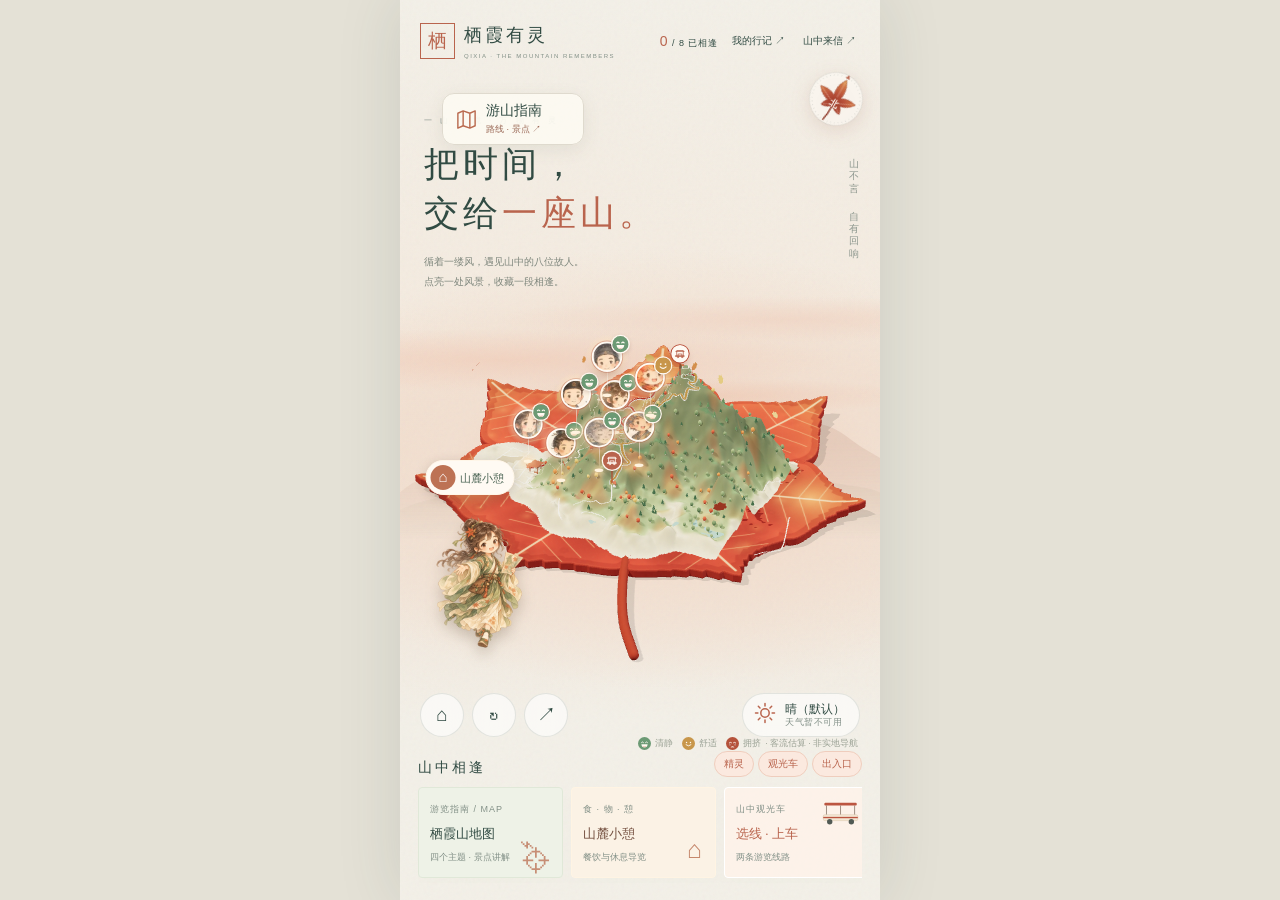
==== commit 7214ed76: "Deploy live cloud APIs and synchronize unified Qixia experience" ====
--- a/legacy-sandbox/index.html
+++ b/legacy-sandbox/index.html
@@ -1,5 +1,5 @@
 <!doctype html>
-<html lang="zh-CN"><head><script src="assets/demo-mode.js"></script><meta charset="utf-8"><meta name="viewport" content="width=device-width,initial-scale=1,viewport-fit=cover"><meta name="theme-color" content="#f3f0e8"><meta name="mobile-web-app-capable" content="yes"><meta name="apple-mobile-web-app-capable" content="yes"><meta name="apple-mobile-web-app-status-bar-style" content="default"><title>栖霞有灵 · 一山八境</title>
+<html lang="zh-CN"><head><script src="../assets/cloud-api.js"></script><script src="assets/demo-mode.js"></script><meta charset="utf-8"><meta name="viewport" content="width=device-width,initial-scale=1,viewport-fit=cover"><meta name="theme-color" content="#f3f0e8"><meta name="mobile-web-app-capable" content="yes"><meta name="apple-mobile-web-app-capable" content="yes"><meta name="apple-mobile-web-app-status-bar-style" content="default"><title>栖霞有灵 · 一山八境</title>
 <style>
 :root{--paper:#f3f0e8;--ink:#314b43;--muted:#829087;--red:#b9644d;--line:#42584b22;--serif:'Noto Serif SC','SimSun',serif}*{box-sizing:border-box}body{margin:0;background:var(--paper);color:var(--ink);font:14px 'Segoe UI','Microsoft YaHei',sans-serif;overflow:hidden}button,input,textarea{font:inherit}button{cursor:pointer;color:inherit}button:focus-visible,input:focus-visible,textarea:focus-visible{outline:2px solid var(--red);outline-offset:4px}button{border:0}#scene{position:absolute;inset:0}#scene canvas{display:block;touch-action:none}.grain{position:absolute;inset:0;pointer-events:none;opacity:.23;background-image:url("data:image/svg+xml,%3Csvg viewBox='0 0 160 160' xmlns='http://www.w3.org/2000/svg'%3E%3Cfilter id='n'%3E%3CfeTurbulence type='fractalNoise' baseFrequency='.85' numOctaves='3' stitchTiles='stitch'/%3E%3C/filter%3E%3Cpath fill='%23606050' opacity='.16' filter='url(%23n)' d='M0 0h160v160H0z'/%3E%3C/svg%3E")}.top{position:absolute;top:0;left:0;right:0;padding:30px 42px;display:flex;align-items:center;justify-content:space-between;z-index:5}.brand{display:flex;align-items:center;gap:14px}.seal{border:1px solid var(--red);color:var(--red);font:23px var(--serif);padding:4px 7px}.brand strong{font:22px var(--serif);letter-spacing:5px}.brand small{display:block;font-size:8px;letter-spacing:2.5px;margin-top:6px;color:var(--muted)}.top-actions{display:flex;gap:18px;align-items:center}.top-actions button{background:none;padding:10px 4px;font-size:12px;white-space:nowrap}.progress{font-size:11px;letter-spacing:1px;white-space:nowrap}.progress b{color:var(--red);font-size:17px;font-weight:400}.intro{position:absolute;left:44px;top:19%;pointer-events:none;transition:opacity .4s,transform .4s}.eyebrow{font-size:10px;letter-spacing:4px;color:var(--muted)}h1{font:500 clamp(38px,4vw,66px)/1.45 var(--serif);letter-spacing:5px;margin:18px 0}h1 em{font-style:normal;color:var(--red)}.intro p{font-size:12px;line-height:2;color:#7f877d}.vertical{position:absolute;right:35px;top:23%;writing-mode:vertical-rl;font:12px var(--serif);letter-spacing:6px;color:#8d978e}.compass{position:absolute;right:16px;top:calc(max(19px,env(safe-area-inset-top)) + 52px);width:56px;height:56px;z-index:3;pointer-events:none;filter:drop-shadow(0 5px 10px #8f3a2926)}.compass svg{display:block;width:100%;height:100%;overflow:visible;will-change:transform}.compass .dial{fill:#fbf8f1;fill-opacity:.88;stroke:#314b43;stroke-opacity:.16}.compass .ticks{fill:none;stroke:#314b43;stroke-opacity:.26;stroke-width:2.4;stroke-dasharray:.7 6.05}.compass .stem{fill:none;stroke:#8f3a29;stroke-width:2.6;stroke-linecap:round}.compass .leaf{stroke:#8f3a29;stroke-width:.8;stroke-linejoin:round}.compass .vein{stroke:#fff1e2;stroke-opacity:.5;stroke-width:1;stroke-linecap:round;fill:none}.compass text{fill:#fffaf2;font:600 16px var(--serif);text-anchor:middle}.sky{position:absolute;inset:0;pointer-events:none;background:radial-gradient(70% 3.5% at 22% 40%,#f1cdb9b3 0,transparent 100%),radial-gradient(60% 2.6% at 80% 35.5%,#f0d2c0a6 0,transparent 100%),radial-gradient(45% 2% at 64% 44%,#eec4ad80 0,transparent 100%),radial-gradient(120% 34% at 55% 52%,#f0d0bb 0,#f2e0d1 38%,transparent 72%),linear-gradient(180deg,#f3f0e8 0,#f4ebe0 34%,#f1dccb 50%,#f2e6da 64%,#f3f0e8 80%)}.sky svg{position:absolute;left:0;width:100%;top:36%;height:24%;-webkit-mask-image:linear-gradient(180deg,#000 55%,transparent);mask-image:linear-gradient(180deg,#000 55%,transparent)}.hud{position:absolute;left:42px;bottom:190px;display:flex;gap:8px;align-items:center}.hud button{background:#fff9;border:1px solid var(--line);width:40px;height:40px;border-radius:50%;font-size:19px;backdrop-filter:blur(10px)}.hint{font-size:10px;color:#8b9389;margin-left:8px}.dock{position:absolute;bottom:25px;left:42px;right:42px;z-index:4}.dock-title{display:flex;justify-content:space-between;align-items:end;margin-bottom:13px}.dock-title strong{font:16px var(--serif);letter-spacing:3px}.dock-title span{font-size:10px;color:var(--muted)}.destinations{display:grid;grid-template-columns:repeat(8,1fr);gap:9px}.destination{position:relative;overflow:hidden;display:flex;align-items:center;text-align:left;height:102px;padding:12px 8px 12px 13px;background:#fff8;border:1px solid #fff;border-radius:4px;box-shadow:0 8px 24px #52604b04;transition:transform .35s,background .35s,border-color .35s}.destination:hover{transform:translateY(-5px);background:#fff}.destination.active{border-color:#b9644d80;background:#fff}.destination img{position:absolute;height:100px;width:73px;object-fit:contain;right:-9px;bottom:-9px;opacity:.8;transition:transform .4s}.destination:hover img{transform:translateY(-4px) rotate(-3deg)}.destination .info{position:relative;z-index:1;align-self:flex-start}.destination small{font-size:9px;letter-spacing:1px;color:var(--muted)}.destination strong{display:block;font:14px var(--serif);margin:9px 0 4px}.destination .tag{font-size:9px;color:var(--muted)}.destination.visited:after{content:'✓';position:absolute;right:8px;top:6px;color:var(--red);font-size:11px}#labels{position:absolute;inset:0;pointer-events:none;z-index:1;isolation:isolate}.panel{position:absolute;z-index:7;right:30px;top:100px;width:370px;bottom:185px;min-height:330px;max-height:690px;background:#fcfaf5f5;border:1px solid #fff;border-radius:8px;box-shadow:0 25px 80px #314b431c;backdrop-filter:blur(24px);overflow:auto;transform:translateX(calc(100% + 45px));opacity:0;transition:transform .55s cubic-bezier(.22,1,.36,1),opacity .3s;pointer-events:none}.panel.open{transform:translateX(0);opacity:1;pointer-events:auto}.panel-head{padding:27px 27px 0}.panel-close{position:absolute;right:14px;top:12px;background:none;font-size:26px;color:var(--muted);width:38px;height:38px}.panel h2{font:29px var(--serif);letter-spacing:4px;margin:12px 0 7px}.panel .subtitle{font-size:11px;color:var(--muted)}.portrait{height:195px;position:relative;display:grid;place-items:center;margin-top:8px;overflow:hidden;background:radial-gradient(ellipse at 50% 80%,#e2e8dc 0,transparent 65%)}.portrait:after{content:'';width:160px;height:160px;border:1px solid #aaad8a33;border-radius:50%;position:absolute}.portrait img{position:relative;z-index:1;height:195px;width:175px;object-fit:contain;filter:drop-shadow(0 10px 12px #46554113);animation:arrive .7s cubic-bezier(.2,.8,.2,1)}.panel-body{padding:0 27px 25px}.quote{font:15px/1.9 var(--serif);margin:10px 0 16px}.tabs{display:flex;border-bottom:1px solid var(--line);gap:22px}.tabs button{background:none;padding:11px 0;font-size:11px;color:var(--muted);border-bottom:2px solid transparent}.tabs button.active{color:var(--ink);border-color:var(--red)}.story{font-size:12px;line-height:1.95;color:#7a847b;min-height:76px;padding-top:14px}.main-button{background:var(--ink);color:#fff;border-radius:3px;min-height:43px;padding:12px 18px;font-size:12px;transition:transform .2s,background .2s}.main-button:hover{background:#466557}.main-button:active{transform:scale(.97)}.next{display:flex;align-items:center;justify-content:space-between;width:100%;margin-top:17px}.panel-note{font-size:9px;color:#a3aa9e;margin:14px 0 0;line-height:1.6}.guide{position:absolute;left:44px;bottom:255px;width:230px;font:12px/1.8 var(--serif);color:#8a9287;transition:opacity .3s}.guide:before{content:'山灵来信';display:block;font-size:10px;letter-spacing:3px;color:var(--red);margin-bottom:8px}.selected .intro,.selected .guide{opacity:0;transform:translateY(-8px)}.toast{position:fixed;z-index:20;bottom:180px;left:50%;transform:translate(-50%,12px);opacity:0;padding:12px 20px;background:#314b43ec;color:#fff;border-radius:4px;font-size:12px;pointer-events:none;transition:.3s}.toast.show{opacity:1;transform:translate(-50%,0)}.modal{position:fixed;inset:0;z-index:15;background:#314b4344;backdrop-filter:blur(12px);display:grid;place-items:center;opacity:0;pointer-events:none;transition:opacity .3s}.modal.open{opacity:1;pointer-events:auto}.modal-card{position:relative;width:min(480px,calc(100% - 32px));max-height:85dvh;overflow:auto;background:#faf8f1;padding:34px;border-radius:8px;box-shadow:0 20px 90px #314b4333;transform:translateY(20px);transition:transform .4s}.modal.open .modal-card{transform:translateY(0)}.modal h2{font:25px var(--serif);margin:0 0 12px}.modal p{font-size:12px;line-height:1.9;color:var(--muted)}.modal label{display:block;font-size:12px;margin-top:18px}.modal input,.modal textarea{display:block;width:100%;padding:12px;margin:8px 0 18px;border:1px solid var(--line);background:#fff9;border-radius:3px;color:var(--ink)}.modal textarea{min-height:100px;resize:vertical}.entry{border-top:1px solid var(--line);padding:15px 0}.entry strong{font:16px var(--serif)}.entry small{float:right;color:var(--muted);font-size:10px}.entry p{white-space:pre-wrap}.loading{position:absolute;inset:0;background:var(--paper);display:grid;place-content:center;z-index:25;text-align:center;transition:opacity .7s}.loading.done{opacity:0;pointer-events:none}.loading h2{font:28px var(--serif);letter-spacing:8px}.loading p{font-size:11px;letter-spacing:3px;color:var(--muted)}.loading i{height:1px;background:var(--red);animation:breathe 1s infinite alternate}.model-note{position:absolute;right:44px;bottom:177px;font-size:8px;color:#9ba295;display:flex;align-items:center;gap:4px;white-space:nowrap}.face-icon{display:inline-block;width:13px;height:13px;vertical-align:-3px;flex:none}.model-note .face-icon{margin-left:5px} @keyframes arrive{from{opacity:0;transform:translateY(20px) scale(.94)}to{opacity:1;transform:none}}@keyframes breathe{to{opacity:.2;transform:scaleX(.4)}}
 .top{padding:19px 20px}.brand{gap:9px}.brand strong{font-size:18px;letter-spacing:3px}.brand small{font-size:6px;letter-spacing:1.5px}.seal{font-size:19px}.top-actions{gap:10px}.top-actions button{font-size:10px}.progress{font-size:9px}.progress b{font-size:14px}.intro{left:24px;top:115px}.intro h1{font-size:35px;letter-spacing:4px;line-height:1.4;margin:14px 0}.intro p{font-size:10px}.eyebrow{font-size:8px;letter-spacing:3px}.vertical{font-size:10px;right:20px;top:150px;letter-spacing:5px}.guide{display:none}.dock{left:18px;right:18px;bottom:max(17px,env(safe-area-inset-bottom))}.dock-title{margin-bottom:10px}.dock-title strong{font-size:14px}.dock-title span{font-size:9px}.destinations{display:flex;overflow-x:auto;scroll-snap-type:x mandatory;gap:8px;padding-bottom:5px;scrollbar-width:none}.destination{flex:0 0 125px;height:91px;scroll-snap-align:start;padding:11px}.destination strong{font-size:13px}.destination img{height:90px;opacity:.85}.hud{left:20px;bottom:163px}.hud button{width:36px;height:36px}.model-note{bottom:150px;right:22px;font-size:8.5px}.panel{left:10px;right:10px;top:auto;bottom:0;width:auto;min-height:0;max-height:70dvh;border-radius:18px 18px 0 0;transform:translateY(105%);padding-bottom:env(safe-area-inset-bottom)}.panel.open{transform:translateY(0)}.panel:before{content:'';display:block;width:34px;height:4px;background:#c4c8bb;margin:10px auto 0;border-radius:5px}.panel-head{padding:8px 24px 0}.panel h2{font-size:25px;margin:7px 0}.portrait{height:140px;position:absolute;right:28px;top:44px;width:125px;pointer-events:none}.portrait img{height:139px;width:120px}.portrait:after{width:110px;height:110px}.panel-body{padding:10px 24px 24px}.quote{padding-right:115px;font-size:13px;min-height:70px;margin-top:8px}.tabs{gap:24px}.story{min-height:60px}.next{margin-top:12px}.toast{bottom:155px}.selected .dock{pointer-events:none;opacity:.35}.panel-note{font-size:8px}.modal-card{padding:27px}.loading h2{font-size:24px}
@@ -315,4 +315,4 @@
 buildTerrain();build();
 window.qixia={applyCrowd,places,state,select,home,closePanel,renderer,scene,camera,controls,world,app,$,T,tickers,hooks,height,m2w,w2m,llm,ll2w,QD,QT,U,pins,speak,hush,crowd,crowdLevel,faceSvg,FACE,toast,mesh,lin,PAL,stoneMat,pillarMat,roofMat,wood,wallMat,ribbonGeo,toWorldLines,gridAt,GA,segDist,inPoly,reduced,VO,avaStyle,spiritName,homeView,persist,setGoal:g=>{goal=g},wx,setWeather:(mode,amt)=>{wx.demo=mode;wxSet(mode,amt);wxRender();applyCrowd()}};
 })();
-</script><script src="assets/js/transit.js"></script><script src="assets/js/gates.js"></script><script src="assets/js/conversation.js"></script><script src="assets/js/letters.js"></script><script src="assets/js/guide-agent.js"></script><script src="assets/js/visitor-map.js"></script><script src="assets/js/travel-library.js"></script><script src="assets/js/photo-studio.js"></script><script src="assets/js/mountain-rest.js"></script></body></html>
+</script><script src="assets/js/transit.js"></script><script src="assets/js/gates.js"></script><script src="assets/js/conversation.js"></script><script src="assets/js/letters.js"></script><script src="assets/js/guide-agent.js"></script><script src="assets/js/visitor-map.js"></script><script src="assets/js/travel-library.js"></script><script src="assets/js/photo-studio.js"></script><script src="assets/js/mountain-rest.js"></script><script src="../assets/theme/paper-ui.js"></script></body></html>
